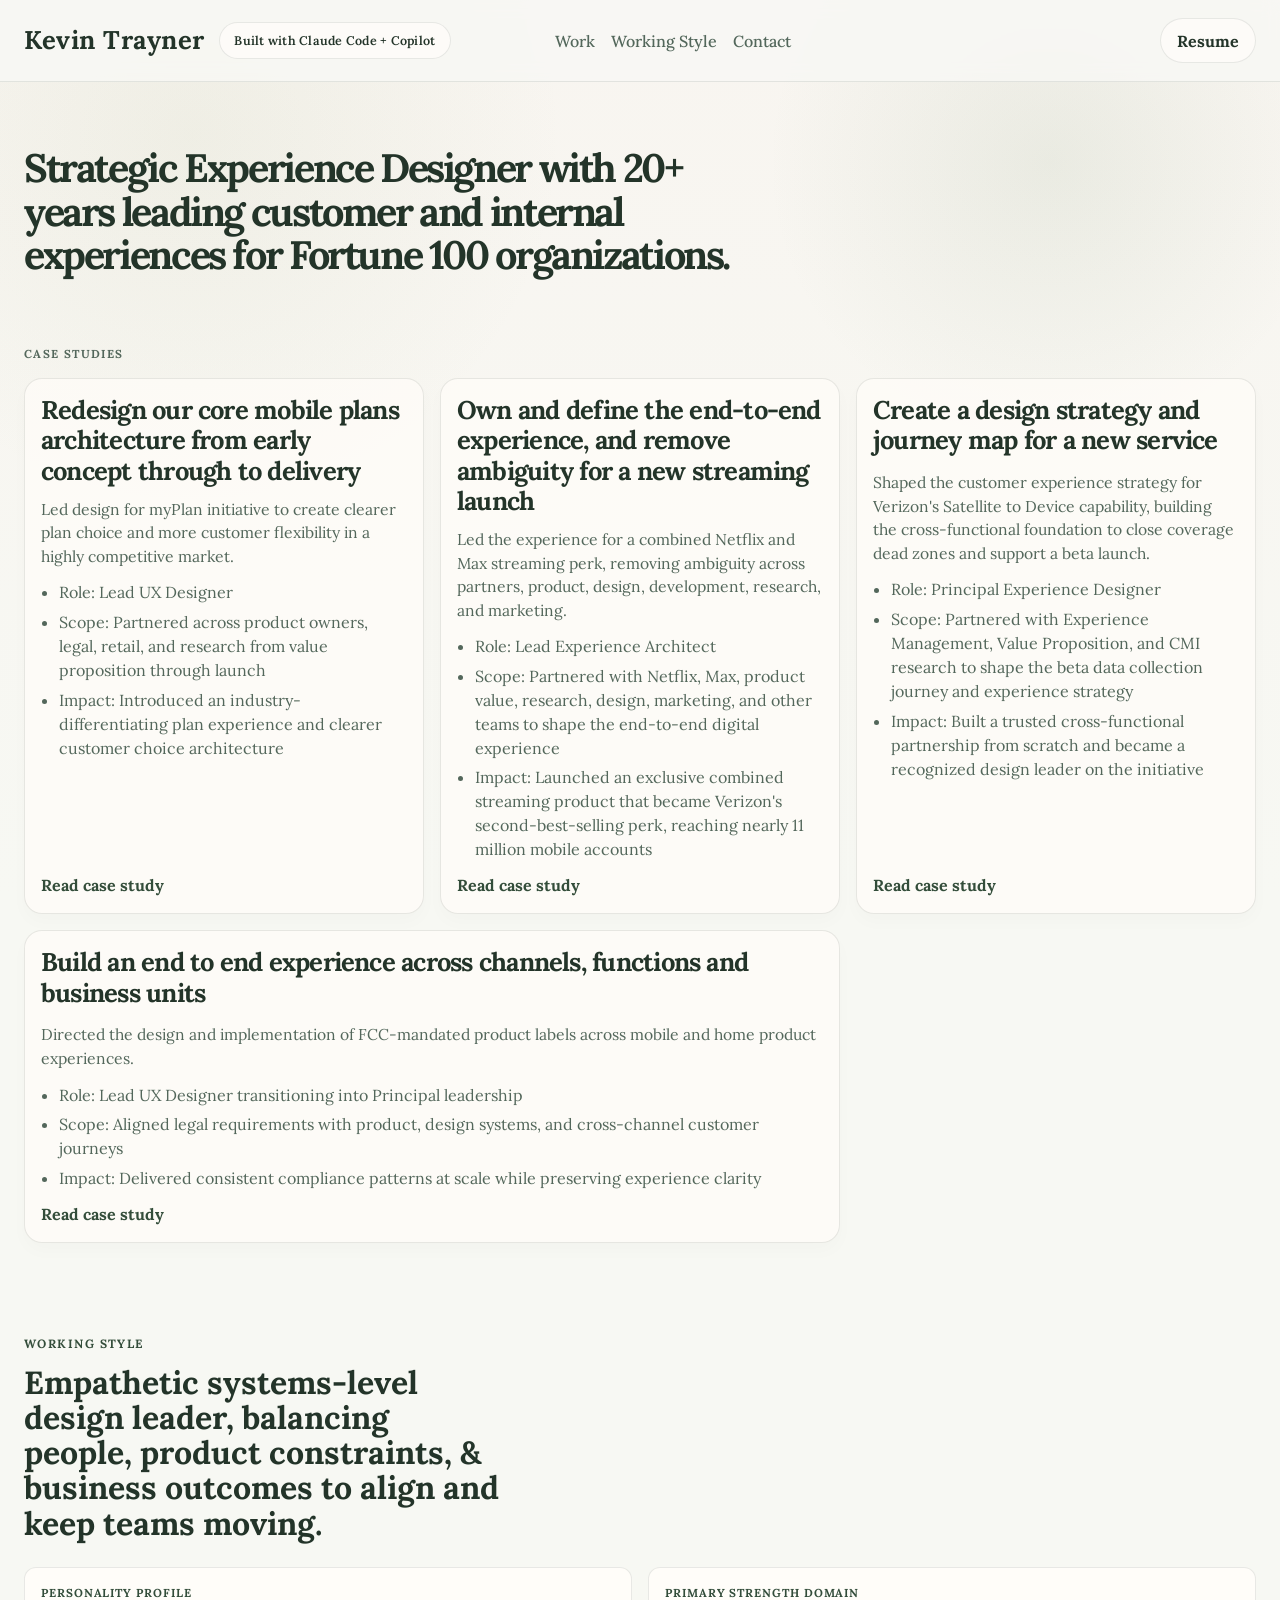
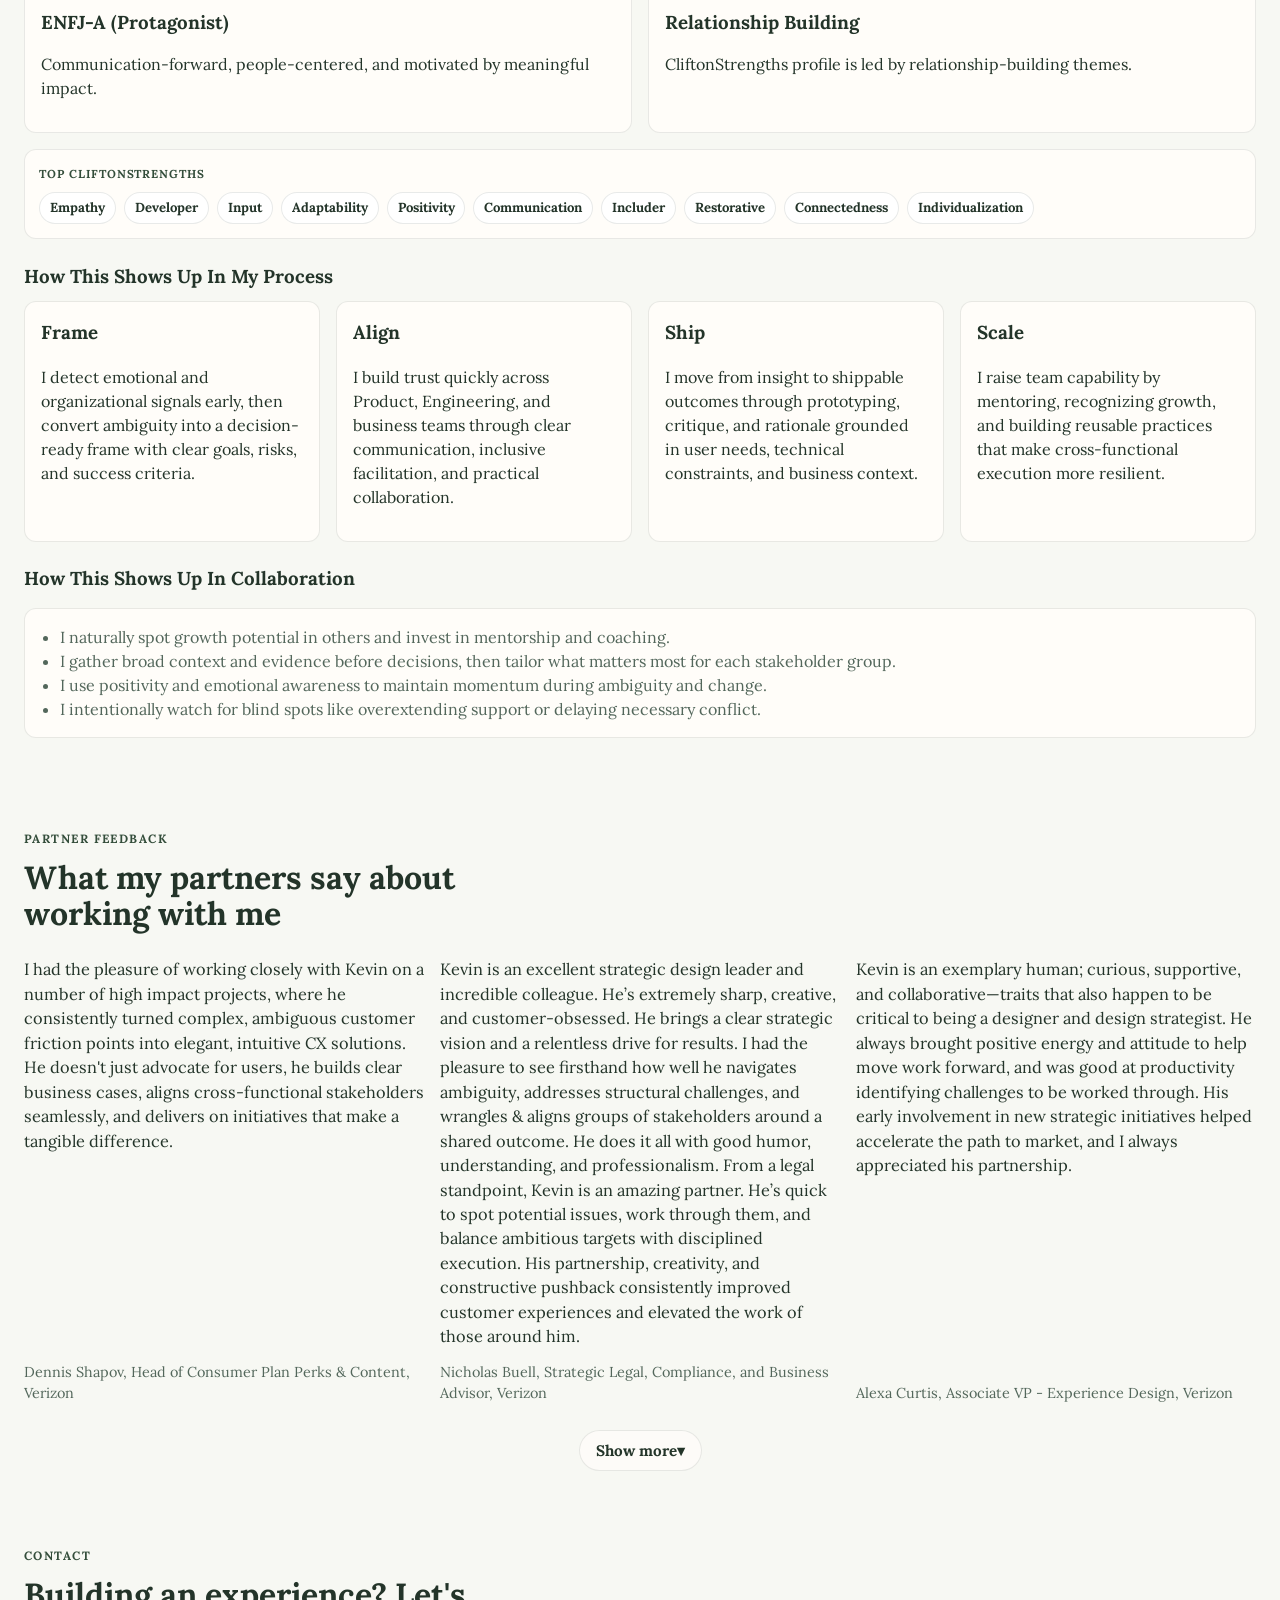
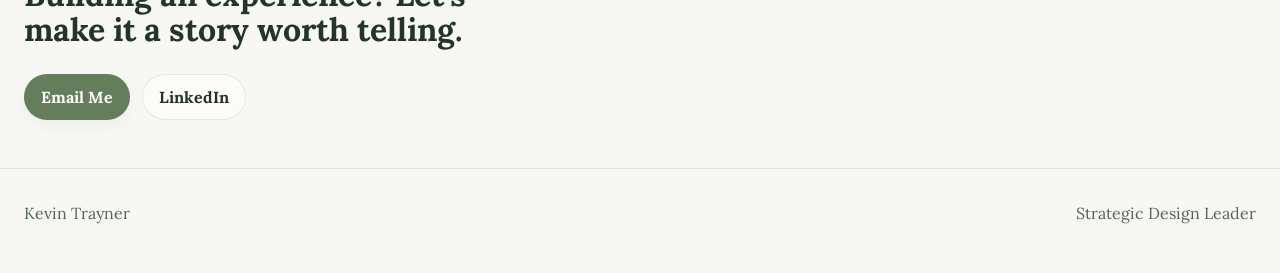
==== index.html @ da749611 "Merge branch 'main' of https://github.com/BeerGuru/kevin-portfolio" ====
<!doctype html>
<html lang="en">
  <head>
    <meta charset="UTF-8" />
    <meta name="viewport" content="width=device-width, initial-scale=1.0" />
    <title>Kevin Trayner | Principal Experience Designer</title>
    <meta name="description" content="Portfolio of Kevin Trayner: principal experience design leadership focused on strategy, systems, and measurable outcomes." />
    <meta property="og:title" content="Kevin Trayner | Principal Experience Designer" />
    <meta property="og:description" content="Strategic design and product leadership portfolio for hiring managers and design leaders." />
    <meta property="og:type" content="website" />
    <link rel="preconnect" href="https://fonts.googleapis.com" />
    <link rel="preconnect" href="https://fonts.gstatic.com" crossorigin />
    <link
      href="https://fonts.googleapis.com/css2?family=Fraunces:opsz,wght@9..144,500;9..144,700&family=Cormorant+Garamond:wght@400;500;600;700&family=Lora:wght@400;500;600;700&family=Libre+Baskerville:wght@400;700&family=Space+Grotesk:wght@400;500;700&display=swap"
      rel="stylesheet"
    />
    <link rel="stylesheet" href="styles.css" />
  </head>
  <body>
    <div class="page-bg" aria-hidden="true"></div>

    <header class="site-header">
      <div class="header-left">
        <a class="brand" href="#top" id="brand-name">Portfolio</a>
        <div class="header-note-wrap">
          <button class="header-note" type="button" aria-expanded="false" aria-controls="ai-note-popover">
            Built with Claude Code + Copilot
          </button>
          <div id="ai-note-popover" class="header-note-popover" role="dialog" aria-live="polite" hidden>
            <p>
              I built this portfolio initially using Claude Code, and then Copilot, publishing to GitHub.
              Locally, I am using VS Code on my laptop to edit and manage this portfolio (and some other
              projects). Like a welcome back/return to my days of UI front end coding a decade ago!
            </p>
          </div>
        </div>
      </div>
      <nav class="main-nav" aria-label="Main navigation" id="main-nav"></nav>
      <div class="variant-picker-wrap" id="variant-picker-wrap" aria-label="Portfolio variant selector"></div>
      <a class="btn btn-ghost" href="#" id="resume-link" target="_blank" rel="noreferrer">Resume</a>
    </header>

    <main id="top">
      <section class="hero reveal" id="hero"></section>
      <section id="work" class="section reveal"></section>
      <section id="working-style" class="section reveal"></section>
      <section id="testimonials" class="section reveal"></section>
    </main>

    <section id="contact" class="contact reveal">
      <p class="section-kicker" id="contact-kicker"></p>
      <h2 id="contact-heading"></h2>
      <div class="contact-links" id="contact-links"></div>
    </section>

    <footer class="site-footer">
      <p id="footer-left"></p>
      <p id="footer-right"></p>
    </footer>

    <script src="content.js"></script>
    <script src="common.js"></script>
    <script src="script.js"></script>
    <script src="edit-mode.js"></script>
  </body>
</html>
---- styles.css ----
:root {
  --bg: #f5f1ea;
  --paper: #fffdf9;
  --ink: #1f261f;
  --muted: #5b625d;
  --accent: #7d5f49;
  --accent-deep: #4f362a;
  --line: rgba(31, 38, 31, 0.12);
  --mint: #dde7dc;
  --gold: #e9d9b3;
  --bg-glow-1: rgba(167, 131, 101, 0.12);
  --bg-glow-2: rgba(134, 157, 124, 0.16);
  --header-bg: rgba(247, 243, 236, 0.8);
}

body[data-theme='warm'] {
  --bg: #f5f1ea;
  --paper: #fffdf9;
  --ink: #1f261f;
  --muted: #5b625d;
  --accent: #7d5f49;
  --accent-deep: #4f362a;
  --line: rgba(31, 38, 31, 0.12);
  --mint: #dde7dc;
  --gold: #e9d9b3;
  --bg-glow-1: rgba(167, 131, 101, 0.12);
  --bg-glow-2: rgba(134, 157, 124, 0.16);
  --header-bg: rgba(247, 243, 236, 0.8);
}

body[data-theme='blue'] {
  --bg: #edf3f8;
  --paper: #f8fbff;
  --ink: #1f2d3a;
  --muted: #52657a;
  --accent: #3f6f9f;
  --accent-deep: #244866;
  --line: rgba(31, 45, 58, 0.12);
  --mint: #dfeaf3;
  --gold: #d9e6f2;
  --bg-glow-1: rgba(103, 144, 185, 0.18);
  --bg-glow-2: rgba(75, 117, 161, 0.12);
  --header-bg: rgba(240, 246, 252, 0.82);
}

body[data-theme='green'] {
  --bg: #f7f8f3;
  --paper: #fdfdfb;
  --ink: #233429;
  --muted: #53675b;
  --accent: #647d5b;
  --accent-deep: #334d3a;
  --line: rgba(35, 52, 41, 0.1);
  --mint: #e8efe2;
  --gold: #eadab0;
  --bg-glow-1: rgba(120, 146, 107, 0.11);
  --bg-glow-2: rgba(151, 165, 111, 0.09);
  --header-bg: rgba(247, 248, 244, 0.88);
}

body[data-theme='neutral'] {
  --bg: #f0f1f2;
  --paper: #fbfbfa;
  --ink: #1d242b;
  --muted: #5d6771;
  --accent: #6d7d8a;
  --accent-deep: #404d57;
  --line: rgba(26, 31, 35, 0.12);
  --mint: #dfe5e7;
  --gold: #e5ded1;
  --bg-glow-1: rgba(142, 150, 155, 0.16);
  --bg-glow-2: rgba(103, 114, 121, 0.12);
  --header-bg: rgba(244, 245, 246, 0.82);
}

* {
  box-sizing: border-box;
}

html,
body {
  margin: 0;
  padding: 0;
}

body {
  font-family: "Space Grotesk", sans-serif;
  color: var(--ink);
  background: var(--bg);
  line-height: 1.5;
  position: relative;
  min-height: 100vh;
}

body[data-font='fraunces'] {
  font-family: "Fraunces", serif;
}

body[data-font='fraunces'] h1,
body[data-font='fraunces'] h2,
body[data-font='fraunces'] h3,
body[data-font='fraunces'] .brand,
body[data-font='fraunces'] .section-kicker,
body[data-font='fraunces'] .work-label,
body[data-font='fraunces'] .eyebrow,
body[data-font='fraunces'] .main-nav,
body[data-font='fraunces'] .main-nav a,
body[data-font='fraunces'] .variant-picker,
body[data-font='fraunces'] .theme-picker,
body[data-font='fraunces'] .btn,
body[data-font='fraunces'] .case-card a {
  font-family: "Fraunces", serif;
}

body[data-font='cormorant'] {
  font-family: "Cormorant Garamond", serif;
}

body[data-font='cormorant'] h1,
body[data-font='cormorant'] h2,
body[data-font='cormorant'] h3,
body[data-font='cormorant'] .brand,
body[data-font='cormorant'] .section-kicker,
body[data-font='cormorant'] .work-label,
body[data-font='cormorant'] .eyebrow,
body[data-font='cormorant'] .main-nav,
body[data-font='cormorant'] .main-nav a,
body[data-font='cormorant'] .variant-picker,
body[data-font='cormorant'] .theme-picker,
body[data-font='cormorant'] .btn,
body[data-font='cormorant'] .case-card a {
  font-family: "Cormorant Garamond", serif;
}

body[data-font='lora'] {
  font-family: "Lora", serif;
}

body[data-font='lora'] h1,
body[data-font='lora'] h2,
body[data-font='lora'] h3,
body[data-font='lora'] .brand,
body[data-font='lora'] .section-kicker,
body[data-font='lora'] .work-label,
body[data-font='lora'] .eyebrow,
body[data-font='lora'] .main-nav,
body[data-font='lora'] .main-nav a,
body[data-font='lora'] .variant-picker,
body[data-font='lora'] .theme-picker,
body[data-font='lora'] .btn,
body[data-font='lora'] .case-card a {
  font-family: "Lora", serif;
}

body[data-font='libre-baskerville'] {
  font-family: "Libre Baskerville", serif;
}

body[data-font='libre-baskerville'] h1,
body[data-font='libre-baskerville'] h2,
body[data-font='libre-baskerville'] h3,
body[data-font='libre-baskerville'] .brand,
body[data-font='libre-baskerville'] .section-kicker,
body[data-font='libre-baskerville'] .work-label,
body[data-font='libre-baskerville'] .eyebrow,
body[data-font='libre-baskerville'] .main-nav,
body[data-font='libre-baskerville'] .main-nav a,
body[data-font='libre-baskerville'] .variant-picker,
body[data-font='libre-baskerville'] .theme-picker,
body[data-font='libre-baskerville'] .btn,
body[data-font='libre-baskerville'] .case-card a {
  font-family: "Libre Baskerville", serif;
}

.page-bg {
  position: fixed;
  inset: 0;
  background:
    radial-gradient(circle at 15% 15%, var(--bg-glow-2), transparent 28%),
    radial-gradient(circle at 82% 18%, var(--bg-glow-1), transparent 22%),
    linear-gradient(180deg, #f8f5f0 0%, var(--bg) 100%);
  z-index: -1;
}

.site-header {
  max-width: 1400px;
  margin: 0 auto;
  padding: 1.1rem 1.5rem;
  display: flex;
  align-items: center;
  justify-content: space-between;
  gap: 1rem;
  position: sticky;
  top: 0;
  backdrop-filter: blur(8px);
  background: var(--header-bg);
  border-bottom: 1px solid var(--line);
  z-index: 5;
  transition: background-color 0.2s ease, border-color 0.2s ease;
}

.header-left {
  display: flex;
  align-items: center;
  gap: 0.9rem;
  min-width: 0;
}

.header-note-wrap {
  position: relative;
  display: inline-flex;
  align-items: center;
}

.header-note {
  appearance: none;
  border: 1px solid var(--line);
  background: rgba(255, 253, 250, 0.72);
  color: var(--ink);
  border-radius: 999px;
  padding: 0.5rem 0.9rem;
  font: inherit;
  font-size: 0.78rem;
  font-weight: 600;
  letter-spacing: 0.02em;
  cursor: pointer;
  transition: background 0.2s ease, border-color 0.2s ease, transform 0.2s ease;
}

.header-note:hover,
.header-note:focus-visible {
  background: rgba(255, 255, 255, 0.9);
  border-color: rgba(31, 38, 31, 0.18);
  transform: translateY(-1px);
}

.header-note-popover {
  position: absolute;
  top: calc(100% + 0.75rem);
  left: 0;
  width: min(28rem, 80vw);
  background: rgba(255, 253, 250, 0.96);
  border: 1px solid var(--line);
  border-radius: 1rem;
  box-shadow: 0 15px 35px rgba(31, 38, 31, 0.08);
  padding: 0.9rem 1rem;
  z-index: 10;
}

.header-note-popover p {
  margin: 0;
  color: var(--muted);
  font-size: 0.88rem;
  line-height: 1.6;
}

.brand {
  text-decoration: none;
  color: var(--ink);
  font-weight: 700;
  letter-spacing: 0.02em;
  font-size: clamp(1.25rem, 2vw, 1.6rem);
}

.main-nav {
  display: flex;
  gap: 1rem;
}

.variant-picker-wrap {
  display: flex;
  align-items: center;
  justify-content: center;
  min-width: 160px;
}

.variant-picker {
  display: inline-flex;
  align-items: center;
  gap: 0.55rem;
  padding: 0.35rem 0.55rem 0.35rem 0.7rem;
  border: 1px solid var(--line);
  border-radius: 999px;
  background: rgba(255, 253, 250, 0.8);
  font-size: 0.78rem;
  font-weight: 700;
  color: var(--muted);
}

.variant-picker select {
  border: none;
  background: transparent;
  color: var(--ink);
  font: inherit;
  font-weight: 700;
  outline: none;
}

.main-nav a {
  text-decoration: none;
  color: var(--muted);
  font-weight: 500;
  transition: color 0.2s ease;
}

.main-nav a:hover {
  color: var(--ink);
}

main,
.contact,
.site-footer {
  max-width: 1400px;
  margin: 0 auto;
  padding: 0 1.5rem;
}

/* Hero layout and width */
.hero {
  padding-top: 4rem;
  padding-bottom: 1.75rem;
  max-width: 1400px;
  margin-left: auto;
  margin-right: auto;
}

.eyebrow,
.section-kicker {
  text-transform: uppercase;
  letter-spacing: 0.12em;
  font-size: 0.75rem;
  color: var(--accent-deep);
  font-weight: 700;
}

h1,
h2,
h3 {
  margin-top: 0;
}

h1,
h2 {
  font-family: "Fraunces", serif;
  font-weight: 700;
  line-height: 1.1;
}

h1 {
  font-size: clamp(1.8rem, 3.1vw, 2.8rem);
  max-width: 30ch;
  margin-bottom: 0;
  letter-spacing: -0.06em;
}

h2 {
  font-size: clamp(1.45rem, 2.5vw, 2.2rem);
  max-width: 24ch;
}

.hero-copy {
  max-width: 200ch;
  color: var(--muted);
  margin-bottom: 1.25rem;
  font-size: 1.02rem;
}

.work-intro-block {
  margin-bottom: 1rem;
}

.work-label {
  margin: 0;
  color: var(--muted);
  text-transform: uppercase;
  letter-spacing: 0.12em;
  font-size: 0.72rem;
  font-weight: 700;
}

.hero-signal {
  max-width: 200h;
  padding: 0.85rem 1rem;
  border: 1px solid var(--line);
  background: rgba(255, 253, 250, 0.72);
  border-radius: 10px;
}

.btn {
  display: inline-flex;
  align-items: center;
  justify-content: center;
  text-decoration: none;
  border-radius: 999px;
  padding: 0.62rem 1rem;
  font-weight: 700;
  border: 1px solid transparent;
}

.btn-primary {
  background: var(--accent);
  color: #fff;
  box-shadow: 0 6px 18px rgba(31, 38, 31, 0.04);
}

.btn-primary:hover {
  background: var(--accent-deep);
}

.btn-ghost {
  color: var(--ink);
  border-color: var(--line);
  background: rgba(255, 253, 250, 0.72);
}

.btn-text {
  color: var(--ink);
}

.testimonials-toggle-wrap {
  display: flex;
  justify-content: center;
  margin-top: 1.6rem;
}

.testimonials-toggle {
  font-family: inherit;
  font-size: 0.95rem;
  cursor: pointer;
}

.section {
  padding: 2.5rem 0;
}

.section-head {
  margin-bottom: 1.4rem;
}

.section-intro {
  max-width: 64ch;
  color: var(--muted);
}

.profile-signal-grid {
  display: grid;
  grid-template-columns: repeat(2, minmax(0, 1fr));
  gap: 1rem;
  margin-bottom: 1rem;
}

.profile-signal-card {
  border: 1px solid var(--line);
  border-radius: 12px;
  padding: 1rem;
  background: rgba(255, 253, 250, 0.92);
}

.profile-signal-label {
  margin: 0 0 0.4rem;
  color: var(--accent-deep);
  text-transform: uppercase;
  letter-spacing: 0.08em;
  font-size: 0.72rem;
  font-weight: 700;
}

.profile-signal-card h3 {
  margin-bottom: 0.5rem;
}

.strengths-wrap {
  border: 1px solid var(--line);
  border-radius: 12px;
  background: rgba(255, 253, 250, 0.92);
  padding: 0.9rem;
  margin-bottom: 1rem;
}

.strengths-title {
  margin: 0 0 0.65rem;
  color: var(--accent-deep);
  text-transform: uppercase;
  letter-spacing: 0.08em;
  font-size: 0.72rem;
  font-weight: 700;
}

.strength-chips {
  display: flex;
  gap: 0.5rem;
  flex-wrap: wrap;
}

.strength-chip {
  display: inline-block;
  padding: 0.32rem 0.62rem;
  border-radius: 999px;
  border: 1px solid var(--line);
  background: #fff;
  font-size: 0.82rem;
  font-weight: 700;
  color: var(--ink);
}

.card-grid {
  display: grid;
  gap: 1rem;
  grid-template-columns: repeat(3, minmax(0, 1fr));
}

.case-card {
  background: rgba(255, 253, 249, 0.72);
  border: 1px solid rgba(31, 38, 31, 0.1);
  border-radius: 18px;
  padding: 1rem 1rem 0.95rem;
  display: flex;
  flex-direction: column;
  gap: 0.75rem;
  box-shadow: 0 8px 18px rgba(31, 38, 31, 0.02);
  transition: transform 0.2s ease, border-color 0.2s ease, box-shadow 0.2s ease;
}

.case-card:hover {
  transform: translateY(-2px);
  border-color: rgba(31, 38, 31, 0.16);
  box-shadow: 0 12px 24px rgba(31, 38, 31, 0.04);
}

.case-card-featured {
  grid-column: span 2;
}


.case-card h3 {
  line-height: 1.18;
  min-height: 2.5em;
  font-size: clamp(1.25rem, 2vw, 1.65rem);
  letter-spacing: -0.03em;
  margin: 0;
}

.case-challenge {
  margin: 0;
  color: var(--muted);
  font-size: 0.98rem;
}

.case-card ul {
  margin: 0;
  padding-left: 1.15rem;
  color: var(--muted);
  display: grid;
  gap: 0.35rem;
}

.case-card li {
  line-height: 1.5;
}

.case-card a {
  margin-top: auto;
  color: var(--accent-deep);
  font-weight: 700;
  text-decoration: none;
  border-bottom: 1px solid transparent;
}

.case-card a:hover {
  border-bottom-color: var(--accent-deep);
}

.split {
  display: grid;
  gap: 1.4rem;
  grid-template-columns: 1fr 2fr;
}

.working-style-subhead {
  margin-top: 1.4rem;
  margin-bottom: 0.7rem;
}

.leadership-grid {
  display: grid;
  gap: 1rem;
  grid-template-columns: repeat(3, minmax(0, 1fr));
}

.leadership-grid-4 {
  grid-template-columns: repeat(4, minmax(0, 1fr));
}

.working-notes {
  border: 1px solid var(--line);
  border-radius: 12px;
  background: rgba(255, 253, 250, 0.9);
  padding: 1rem;
  margin-top: 1rem;
}

.working-notes ul {
  margin: 0;
  padding-left: 1.2rem;
  color: var(--muted);
}

.leadership-grid article {
  border: 1px solid var(--line);
  background: rgba(255, 253, 250, 0.9);
  border-radius: 12px;
  padding: 1rem;
}

.writing-list {
  display: grid;
  grid-template-columns: repeat(3, minmax(0, 1fr));
  gap: 1rem;
}

.testimonial-card {
  display: flex;
  flex-direction: column;
  gap: 0.8rem;
  height: 100%;
}

.testimonial-card[hidden] {
  display: none;
}

.testimonial-quote {
  margin: 0;
  font-size: 1.02rem;
}

.testimonial-attribution {
  margin: 0;
  margin-top: auto;
  color: var(--muted);
  font-size: 0.9rem;
}

.case-gallery {
  display: grid;
  gap: 1rem;
  grid-template-columns: repeat(3, minmax(0, 1fr));
}

.case-gallery-item {
  margin: 0;
}

.case-gallery-thumb {
  display: block;
  width: 100%;
  padding: 0;
  border: 1px solid var(--line);
  border-radius: 12px;
  background: rgba(255, 253, 250, 0.9);
  overflow: hidden;
  cursor: zoom-in;
}

.case-gallery-thumb img {
  display: block;
  width: 100%;
  height: 180px;
  object-fit: contain;
}

.case-gallery-item figcaption {
  margin-top: 0.5rem;
  color: var(--muted);
  font-size: 0.85rem;
}

.lightbox {
  position: fixed;
  inset: 0;
  z-index: 200;
  display: flex;
  align-items: center;
  justify-content: center;
  padding: 2rem;
  background: rgba(31, 42, 47, 0.86);
}

.lightbox[hidden] {
  display: none;
}

.lightbox-figure {
  margin: 0;
  max-width: min(92vw, 1100px);
  max-height: 90vh;
  display: flex;
  flex-direction: column;
  gap: 0.6rem;
}

.lightbox-figure img {
  max-width: 100%;
  max-height: 80vh;
  border-radius: 8px;
  object-fit: contain;
}

.lightbox-figure figcaption {
  color: #f6f4ef;
  font-size: 0.9rem;
  text-align: center;
}

.lightbox-close {
  position: absolute;
  top: 1.2rem;
  right: 1.4rem;
  width: 2.4rem;
  height: 2.4rem;
  border-radius: 999px;
  border: 1px solid rgba(255, 255, 255, 0.4);
  background: rgba(255, 255, 255, 0.08);
  color: #fff;
  font-size: 1.4rem;
  line-height: 1;
  cursor: pointer;
}

body.lightbox-open {
  overflow: hidden;
}

@media (max-width: 980px) {
  .case-gallery {
    grid-template-columns: repeat(2, minmax(0, 1fr));
  }
}

@media (max-width: 760px) {
  .case-gallery {
    grid-template-columns: 1fr;
  }
}

.about-card {
  border: 1px solid var(--line);
  border-radius: 12px;
  padding: 1rem;
  background: rgba(255, 253, 250, 0.9);
  max-width: 80ch;
}

.contact {
  padding-top: 1.5rem;
  padding-bottom: 3rem;
}

.contact-links {
  display: flex;
  gap: 0.75rem;
  flex-wrap: wrap;
}

.site-footer {
  border-top: 1px solid var(--line);
  padding-top: 1rem;
  padding-bottom: 2rem;
  color: var(--muted);
  display: flex;
  justify-content: space-between;
  gap: 1rem;
  flex-wrap: wrap;
}

.reveal {
  opacity: 0;
  transform: translateY(18px);
  transition: opacity 0.6s ease, transform 0.6s ease;
}

.reveal.is-visible {
  opacity: 1;
  transform: translateY(0);
}

@media (max-width: 980px) {
  .leadership-grid-4,
  .profile-signal-grid {
    grid-template-columns: repeat(2, minmax(0, 1fr));
  }

  .card-grid,
  .writing-list,
  .leadership-grid {
    grid-template-columns: 1fr;
  }

  .case-card-featured {
    grid-column: auto;
  }

  .split {
    grid-template-columns: 1fr;
  }
}

.edit-mode-active [data-edit] {
  cursor: text;
  border-radius: 4px;
}

.edit-mode-active [data-edit]:hover,
.edit-mode-active [data-edit]:focus {
  outline: 1px dashed var(--accent);
  outline-offset: 2px;
}

.edit-toolbar {
  position: fixed;
  right: 1rem;
  bottom: 1rem;
  z-index: 9999;
  display: flex;
  align-items: center;
  gap: 0.5rem;
  padding: 0.6rem 0.8rem;
  background: var(--paper);
  border: 1px solid var(--line);
  border-radius: 12px;
  box-shadow: 0 6px 20px rgba(31, 42, 47, 0.18);
  font-family: "Space Grotesk", sans-serif;
  font-size: 0.85rem;
}

.edit-toolbar button {
  font-family: inherit;
  font-size: 0.85rem;
  font-weight: 700;
  border-radius: 999px;
  border: 1px solid var(--line);
  background: #fff;
  color: var(--ink);
  padding: 0.4rem 0.8rem;
  cursor: pointer;
}

.edit-toolbar button:disabled {
  cursor: not-allowed;
  opacity: 0.5;
}

.edit-toolbar .edit-toolbar-toggle {
  background: var(--accent);
  color: #fff;
  border-color: transparent;
}

.edit-toolbar .edit-toolbar-status {
  color: var(--muted);
  max-width: 22ch;
}

@media (max-width: 760px) {
  .profile-signal-grid {
    grid-template-columns: 1fr;
  }

  .site-header {
    flex-wrap: wrap;
    justify-content: center;
    text-align: center;
  }

  .main-nav {
    width: 100%;
    justify-content: center;
    flex-wrap: wrap;
  }

  .hero {
    padding-top: 3.5rem;
  }
}
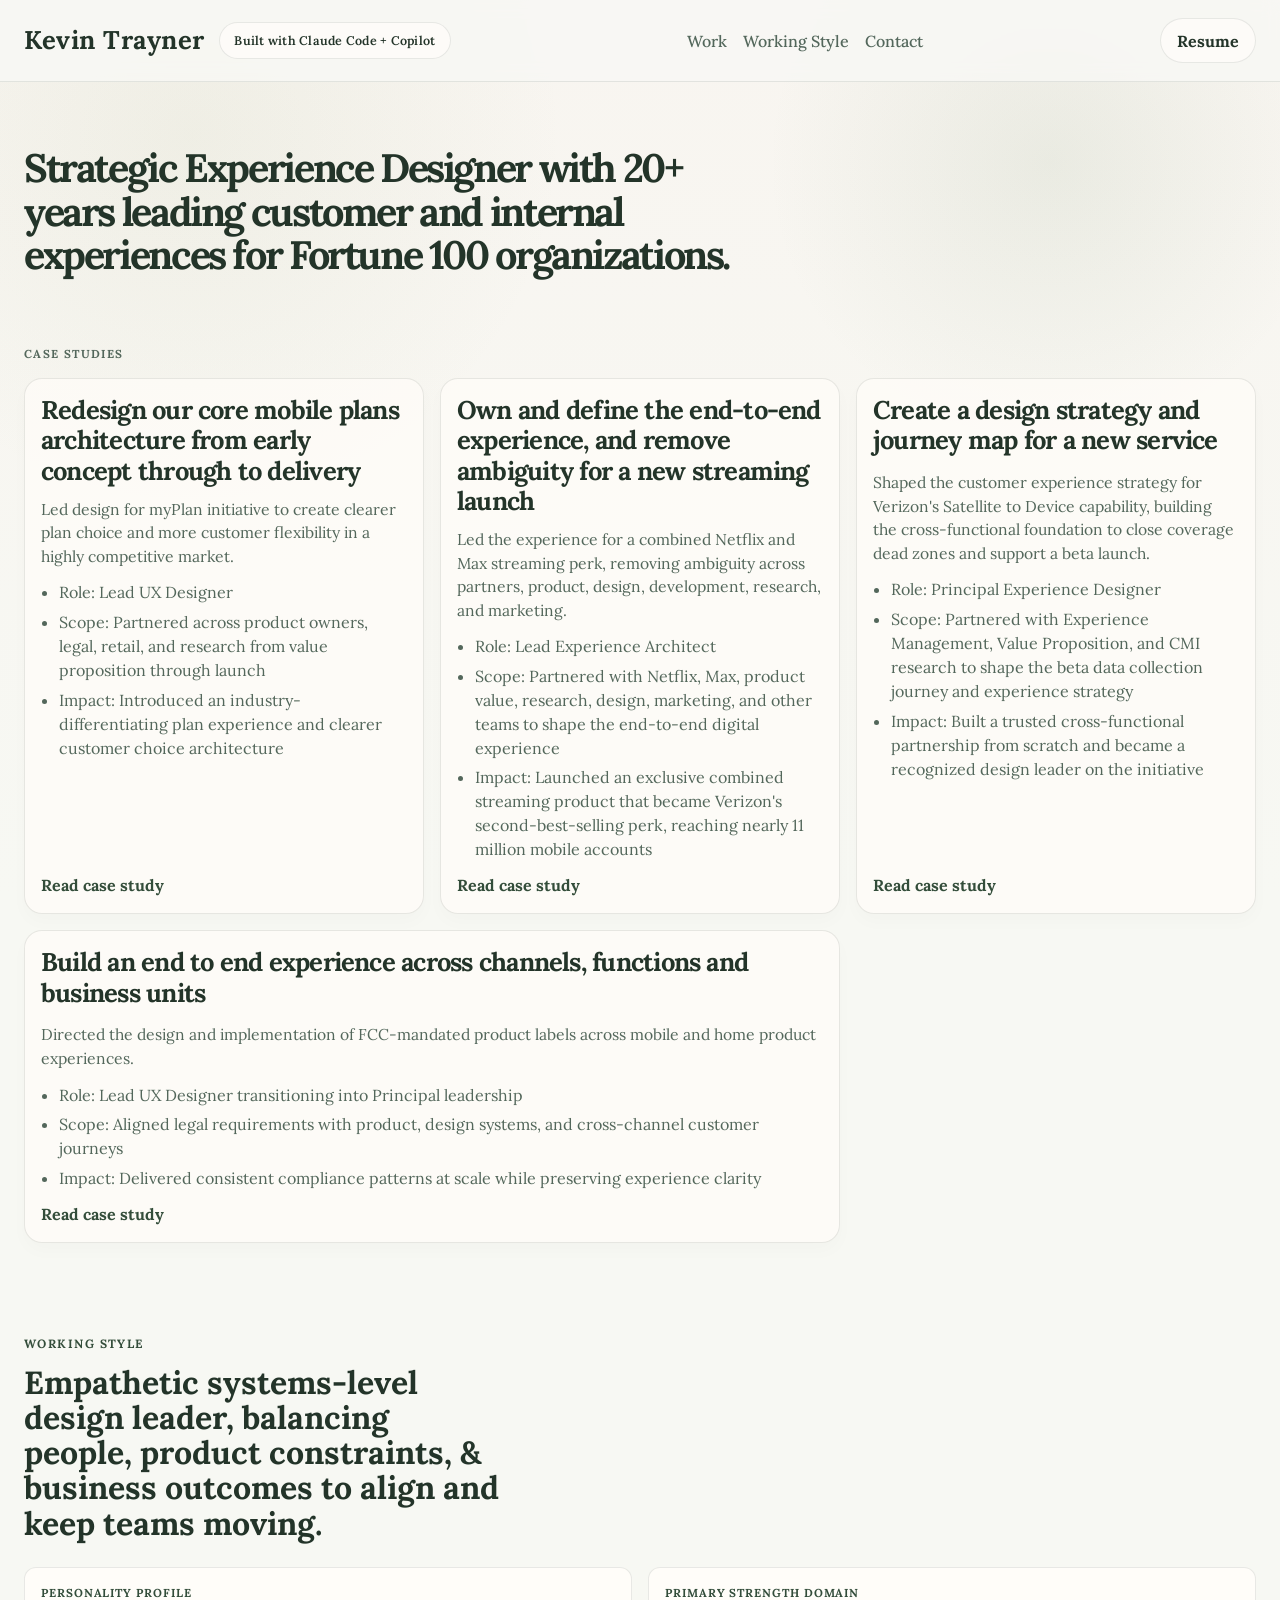
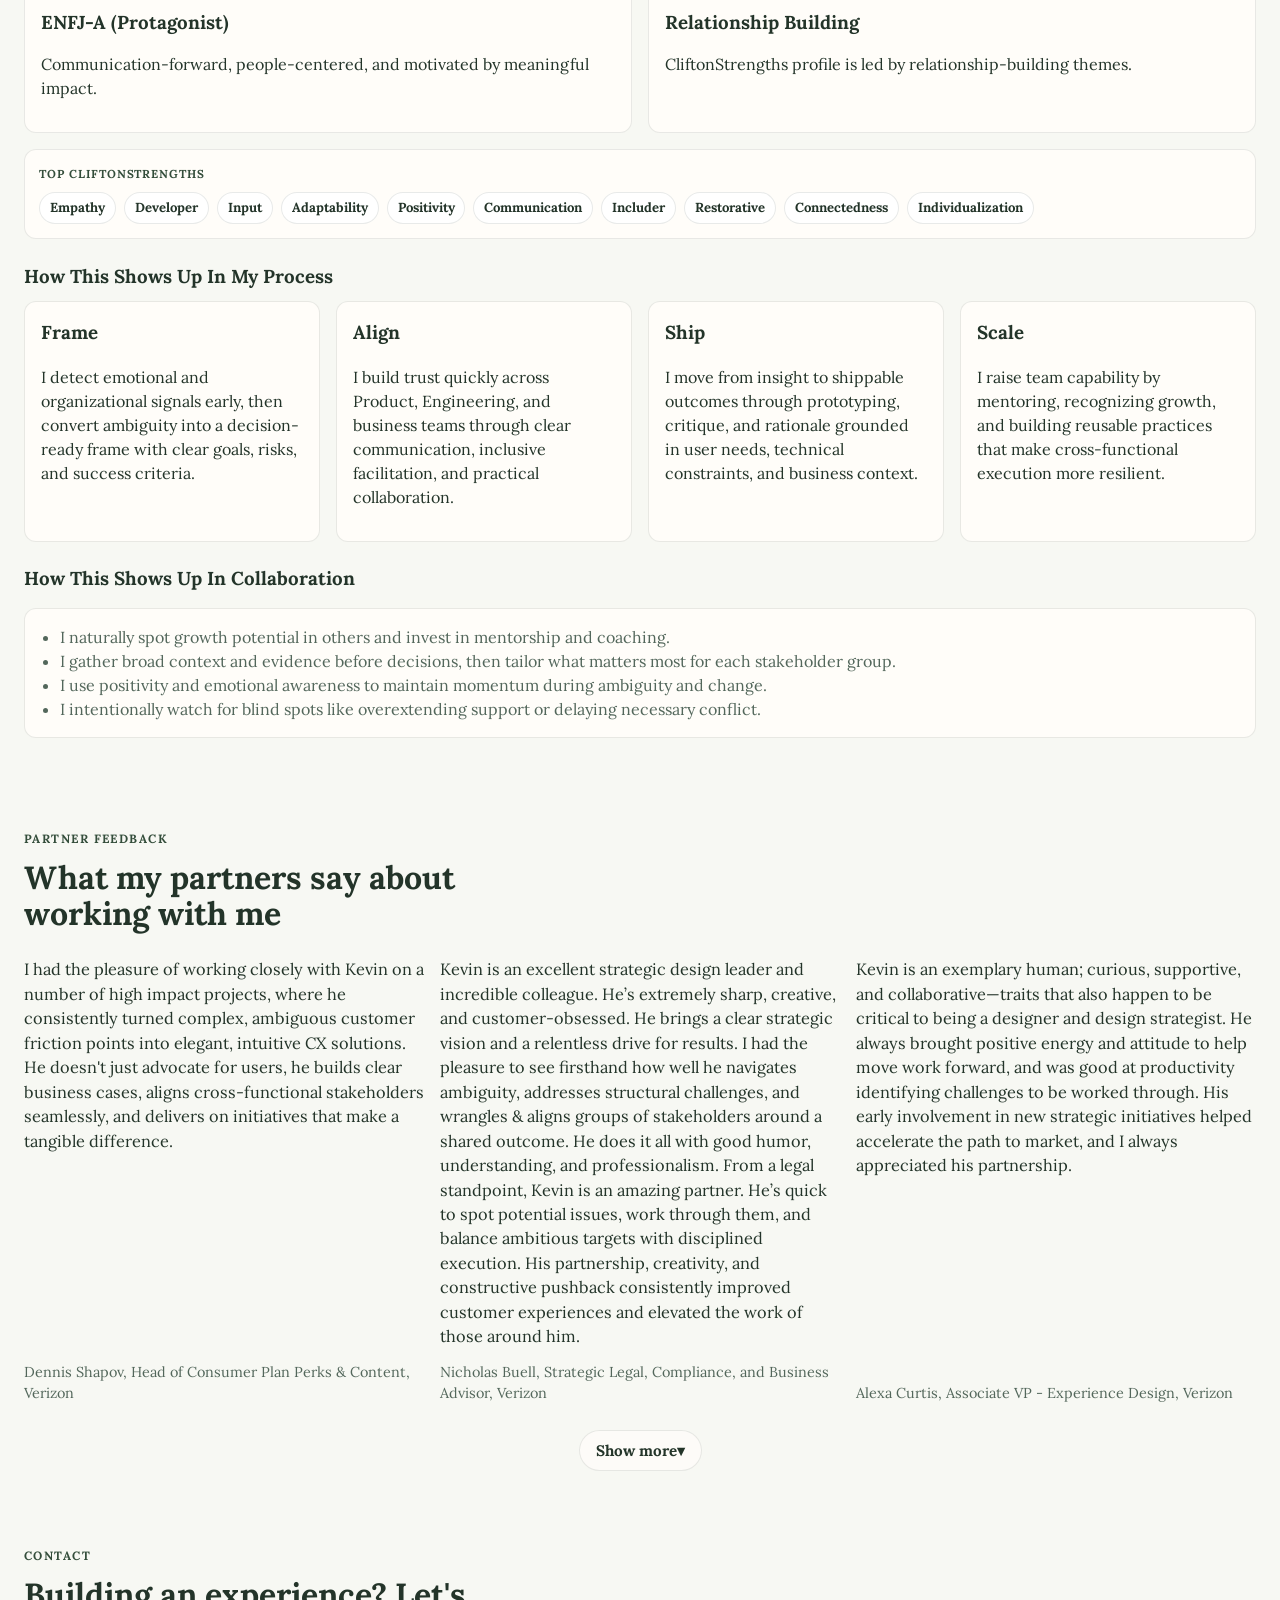
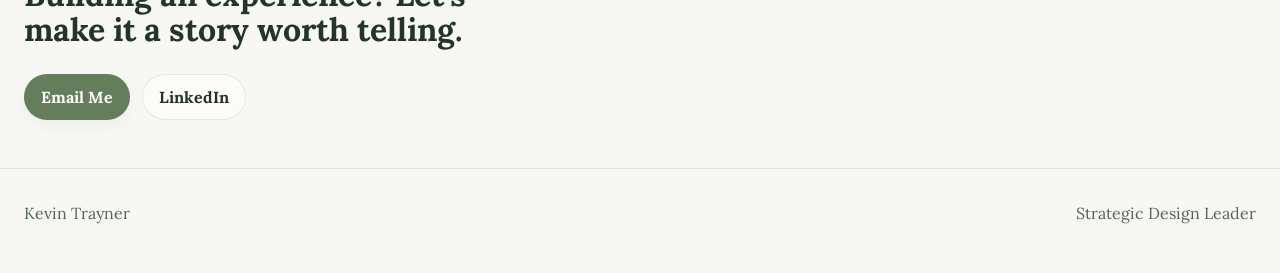
==== commit 72eb5b05: "renove visibile of variant selector" ====
--- a/index.html
+++ b/index.html
@@ -36,7 +36,6 @@
         </div>
       </div>
       <nav class="main-nav" aria-label="Main navigation" id="main-nav"></nav>
-      <div class="variant-picker-wrap" id="variant-picker-wrap" aria-label="Portfolio variant selector"></div>
       <a class="btn btn-ghost" href="#" id="resume-link" target="_blank" rel="noreferrer">Resume</a>
     </header>
 
--- a/styles.css
+++ b/styles.css
@@ -105,7 +105,6 @@
 body[data-font='fraunces'] .eyebrow,
 body[data-font='fraunces'] .main-nav,
 body[data-font='fraunces'] .main-nav a,
-body[data-font='fraunces'] .variant-picker,
 body[data-font='fraunces'] .theme-picker,
 body[data-font='fraunces'] .btn,
 body[data-font='fraunces'] .case-card a {
@@ -125,7 +124,6 @@
 body[data-font='cormorant'] .eyebrow,
 body[data-font='cormorant'] .main-nav,
 body[data-font='cormorant'] .main-nav a,
-body[data-font='cormorant'] .variant-picker,
 body[data-font='cormorant'] .theme-picker,
 body[data-font='cormorant'] .btn,
 body[data-font='cormorant'] .case-card a {
@@ -145,7 +143,6 @@
 body[data-font='lora'] .eyebrow,
 body[data-font='lora'] .main-nav,
 body[data-font='lora'] .main-nav a,
-body[data-font='lora'] .variant-picker,
 body[data-font='lora'] .theme-picker,
 body[data-font='lora'] .btn,
 body[data-font='lora'] .case-card a {
@@ -165,7 +162,6 @@
 body[data-font='libre-baskerville'] .eyebrow,
 body[data-font='libre-baskerville'] .main-nav,
 body[data-font='libre-baskerville'] .main-nav a,
-body[data-font='libre-baskerville'] .variant-picker,
 body[data-font='libre-baskerville'] .theme-picker,
 body[data-font='libre-baskerville'] .btn,
 body[data-font='libre-baskerville'] .case-card a {
@@ -265,35 +261,6 @@
 .main-nav {
   display: flex;
   gap: 1rem;
-}
-
-.variant-picker-wrap {
-  display: flex;
-  align-items: center;
-  justify-content: center;
-  min-width: 160px;
-}
-
-.variant-picker {
-  display: inline-flex;
-  align-items: center;
-  gap: 0.55rem;
-  padding: 0.35rem 0.55rem 0.35rem 0.7rem;
-  border: 1px solid var(--line);
-  border-radius: 999px;
-  background: rgba(255, 253, 250, 0.8);
-  font-size: 0.78rem;
-  font-weight: 700;
-  color: var(--muted);
-}
-
-.variant-picker select {
-  border: none;
-  background: transparent;
-  color: var(--ink);
-  font: inherit;
-  font-weight: 700;
-  outline: none;
 }
 
 .main-nav a {
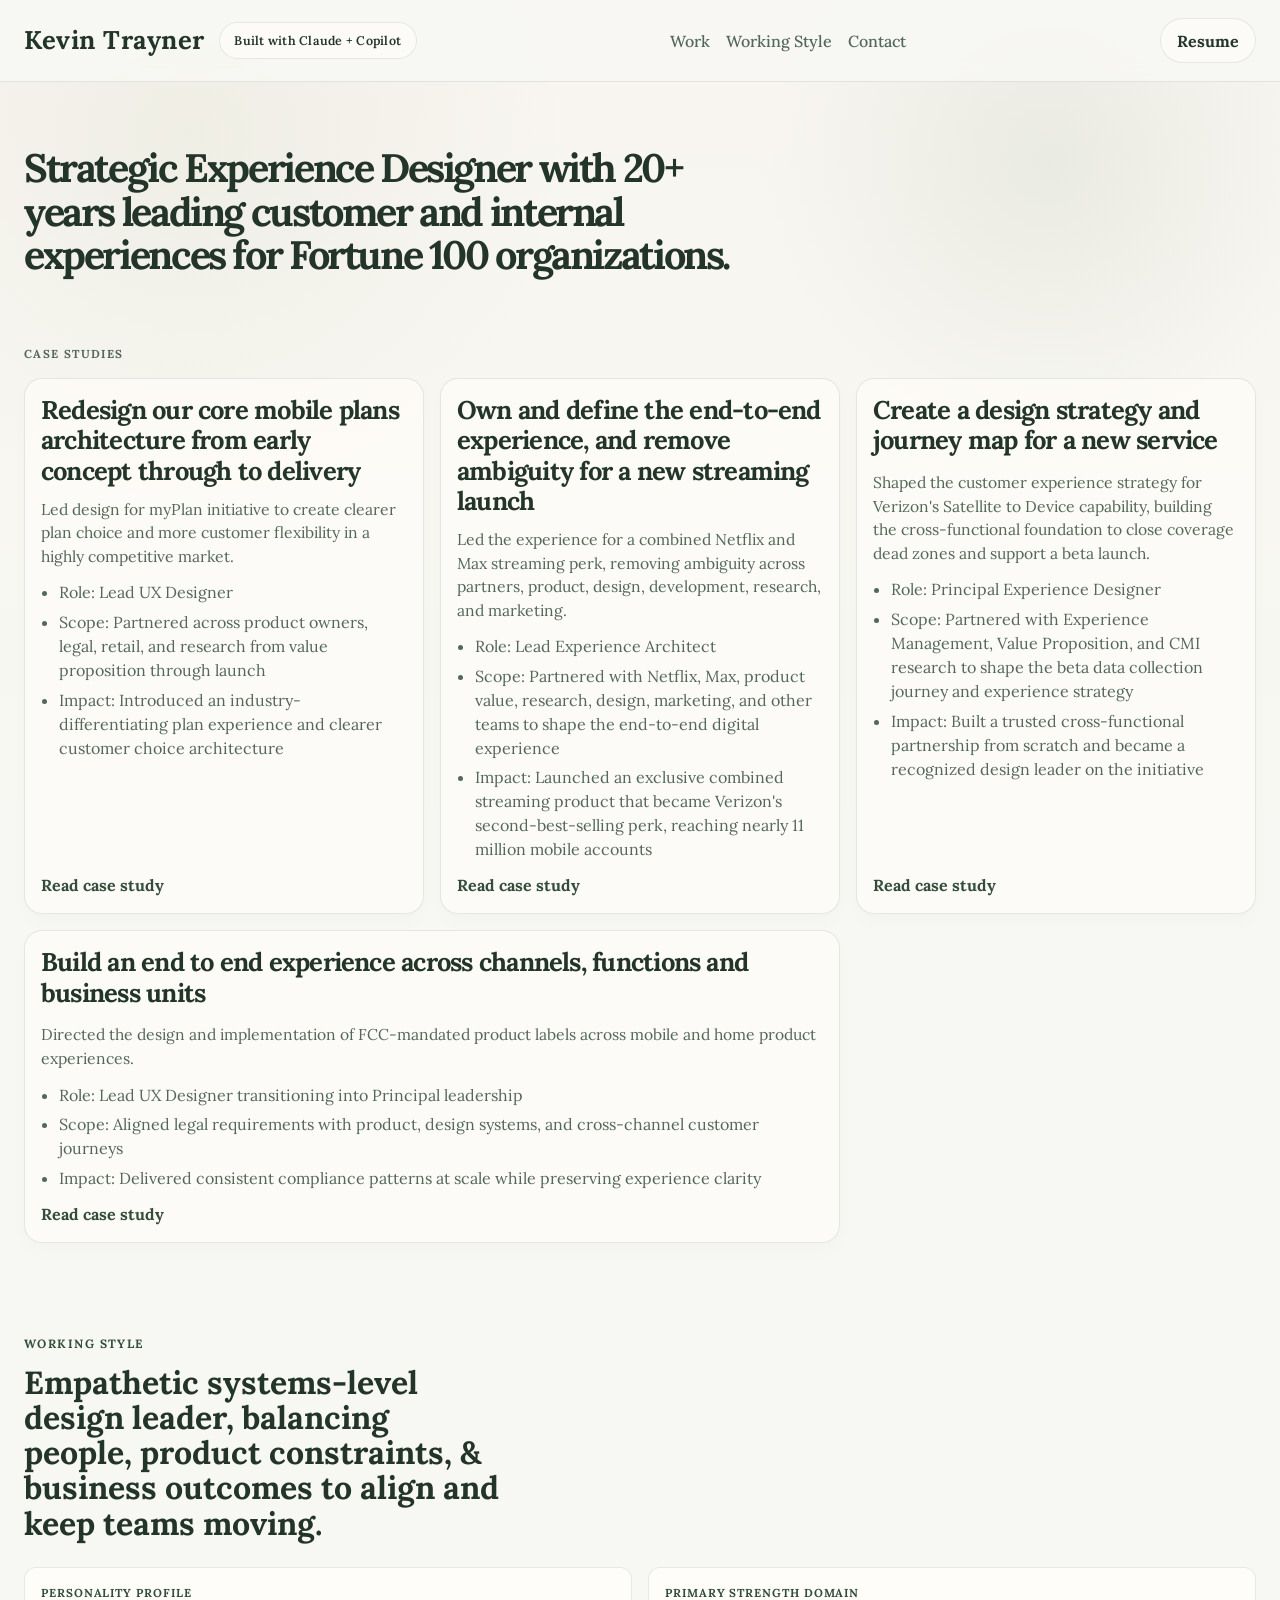
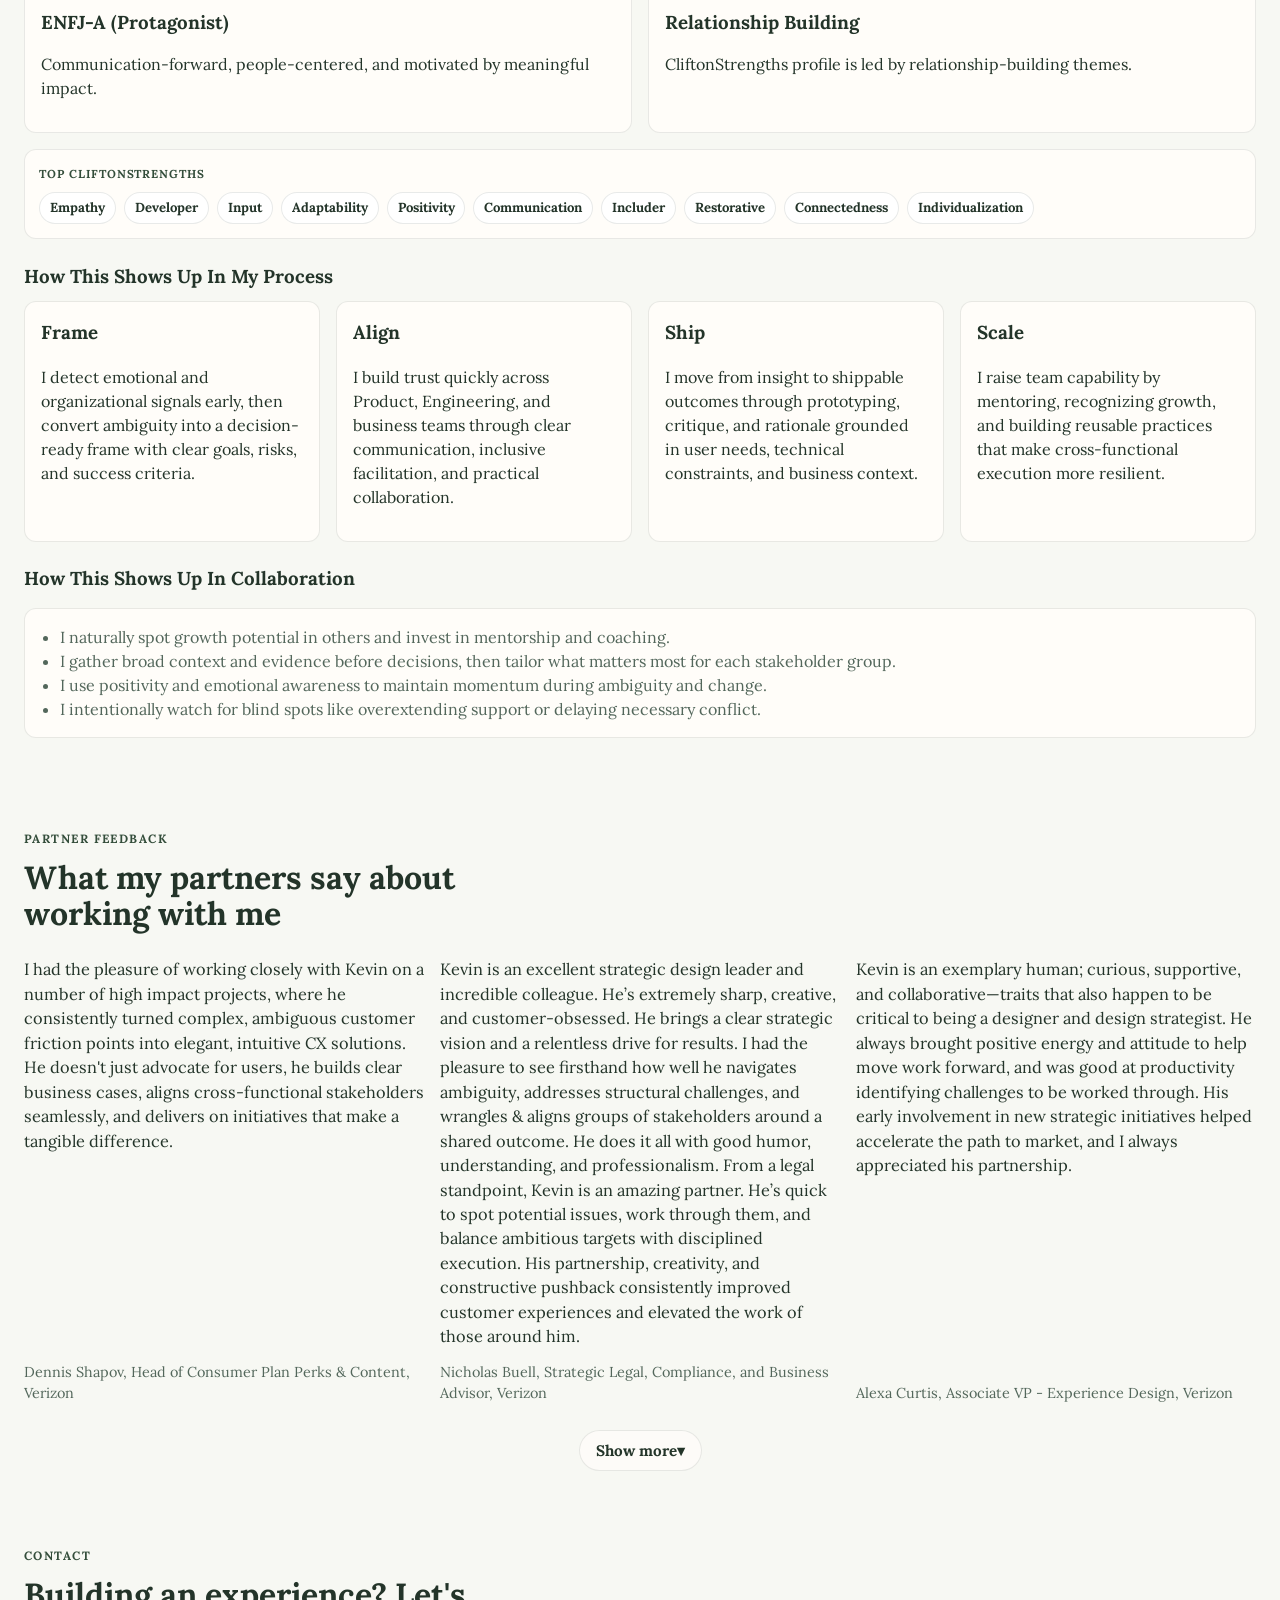
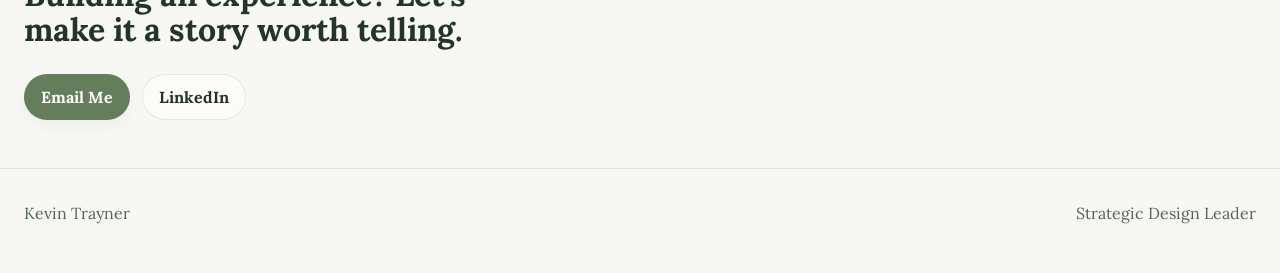
==== commit 90b83482: "shorten disclaimer text" ====
--- a/index.html
+++ b/index.html
@@ -24,7 +24,7 @@
         <a class="brand" href="#top" id="brand-name">Portfolio</a>
         <div class="header-note-wrap">
           <button class="header-note" type="button" aria-expanded="false" aria-controls="ai-note-popover">
-            Built with Claude Code + Copilot
+            Built with Claude + Copilot
           </button>
           <div id="ai-note-popover" class="header-note-popover" role="dialog" aria-live="polite" hidden>
             <p>
--- a/styles.css
+++ b/styles.css
@@ -834,18 +834,80 @@
   }
 
   .site-header {
-    flex-wrap: wrap;
+    display: flex;
+    flex-direction: row;
+    align-items: center;
+    justify-content: space-between;
+    gap: 0.45rem;
+    padding: 0.65rem 0.75rem;
+    text-align: left;
+    min-height: 3.25rem;
+  }
+
+  .header-left {
+    display: flex;
+    align-items: center;
+    gap: 0.45rem;
+    min-width: 0;
+    flex: 1 1 auto;
+    overflow: hidden;
+  }
+
+  .brand {
+    font-size: 1.05rem;
+    white-space: nowrap;
+    flex-shrink: 0;
+  }
+
+  .header-note-wrap {
+    display: flex;
+    align-items: center;
+    min-width: 0;
+    flex: 1 1 auto;
+    justify-content: flex-start;
+  }
+
+  .header-note {
+    width: auto;
+    max-width: 100%;
+    font-size: 0.62rem;
+    line-height: 1.2;
+    padding: 0.38rem 0.55rem;
+    white-space: nowrap;
+    text-align: center;
+    overflow: hidden;
+    text-overflow: ellipsis;
+  }
+
+  .header-note-popover {
+    left: auto;
+    right: 0;
+    transform: none;
+    width: min(22rem, calc(100vw - 2rem));
+  }
+
+  .main-nav {
+    display: flex;
+    align-items: center;
     justify-content: center;
-    text-align: center;
-  }
-
-  .main-nav {
-    width: 100%;
-    justify-content: center;
-    flex-wrap: wrap;
+    gap: 0.6rem;
+    flex-wrap: nowrap;
+    flex-shrink: 0;
+  }
+
+  .main-nav a {
+    font-size: 0.8rem;
+    white-space: nowrap;
+  }
+
+  .btn.btn-ghost#resume-link {
+    padding: 0.45rem 0.7rem;
+    font-size: 0.75rem;
+    white-space: nowrap;
+    flex-shrink: 0;
   }
 
   .hero {
-    padding-top: 3.5rem;
-  }
-}
+    padding-top: 2.4rem;
+  }
+}
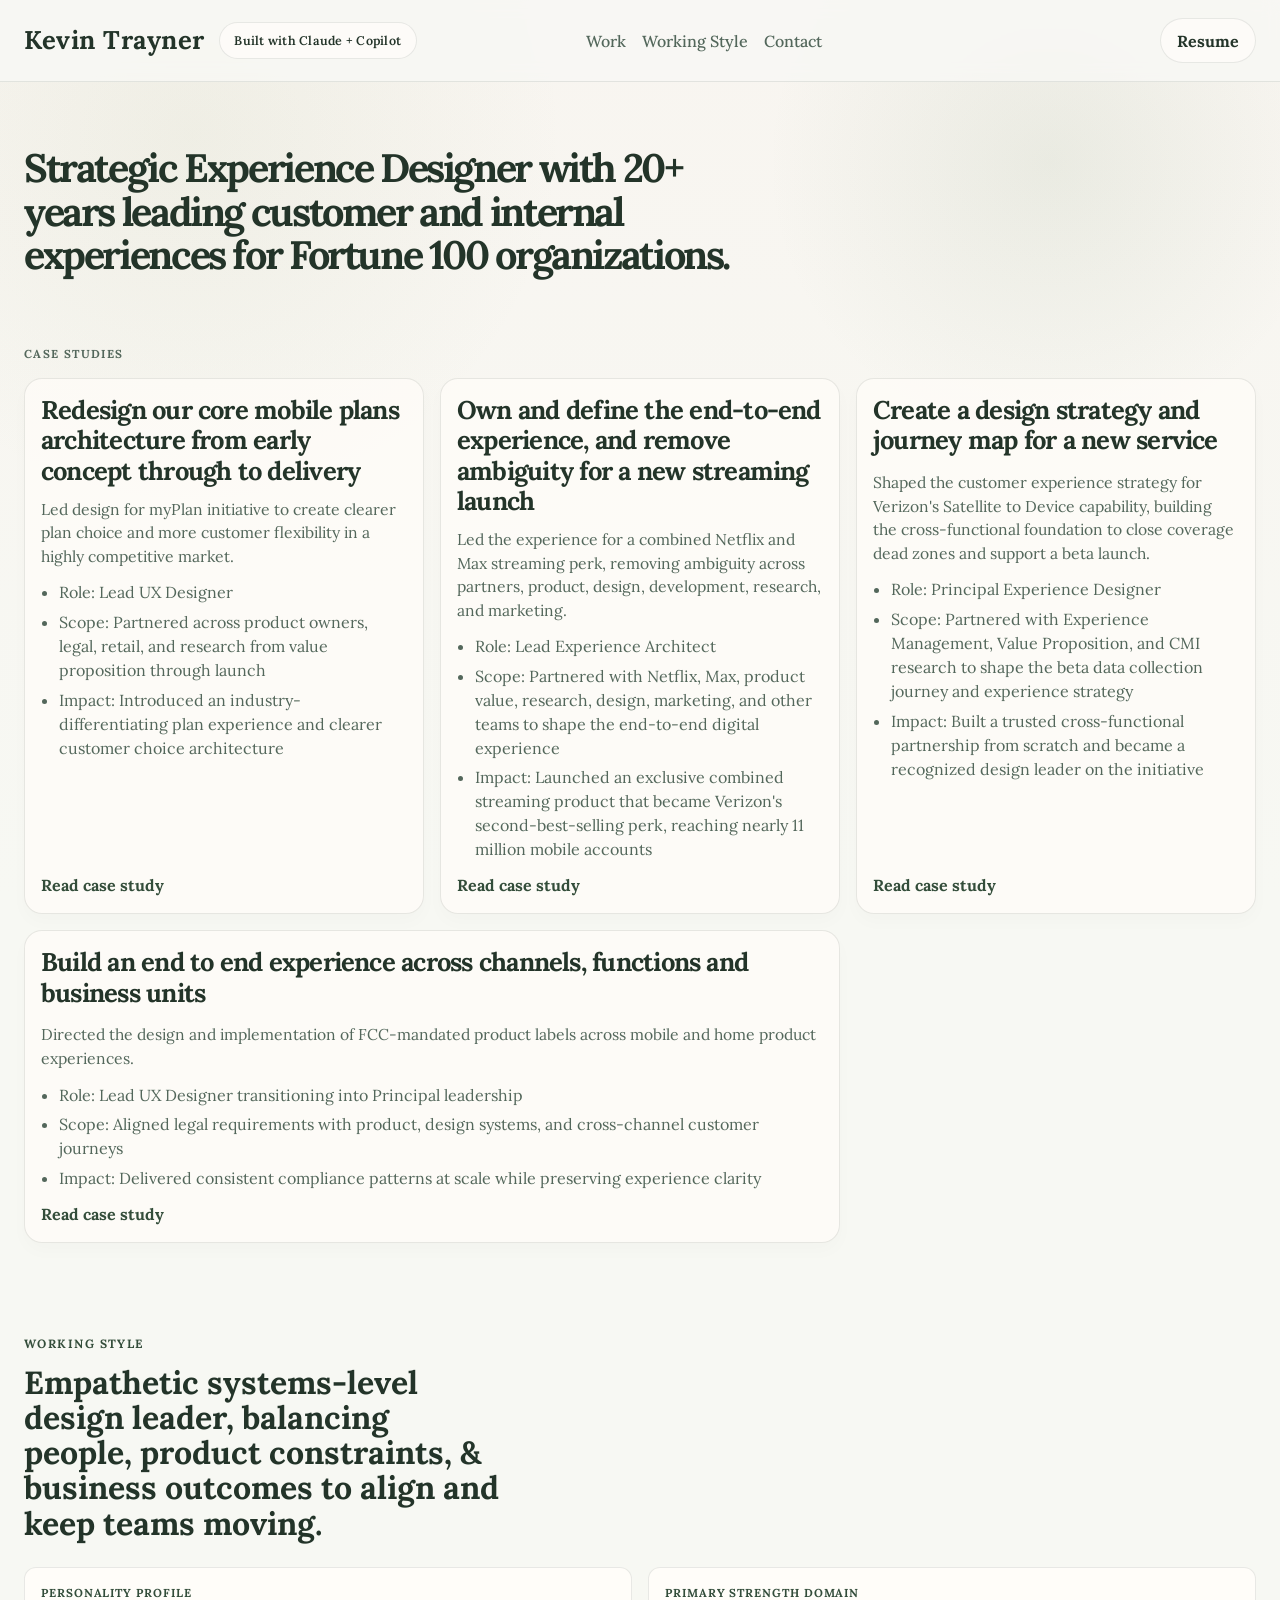
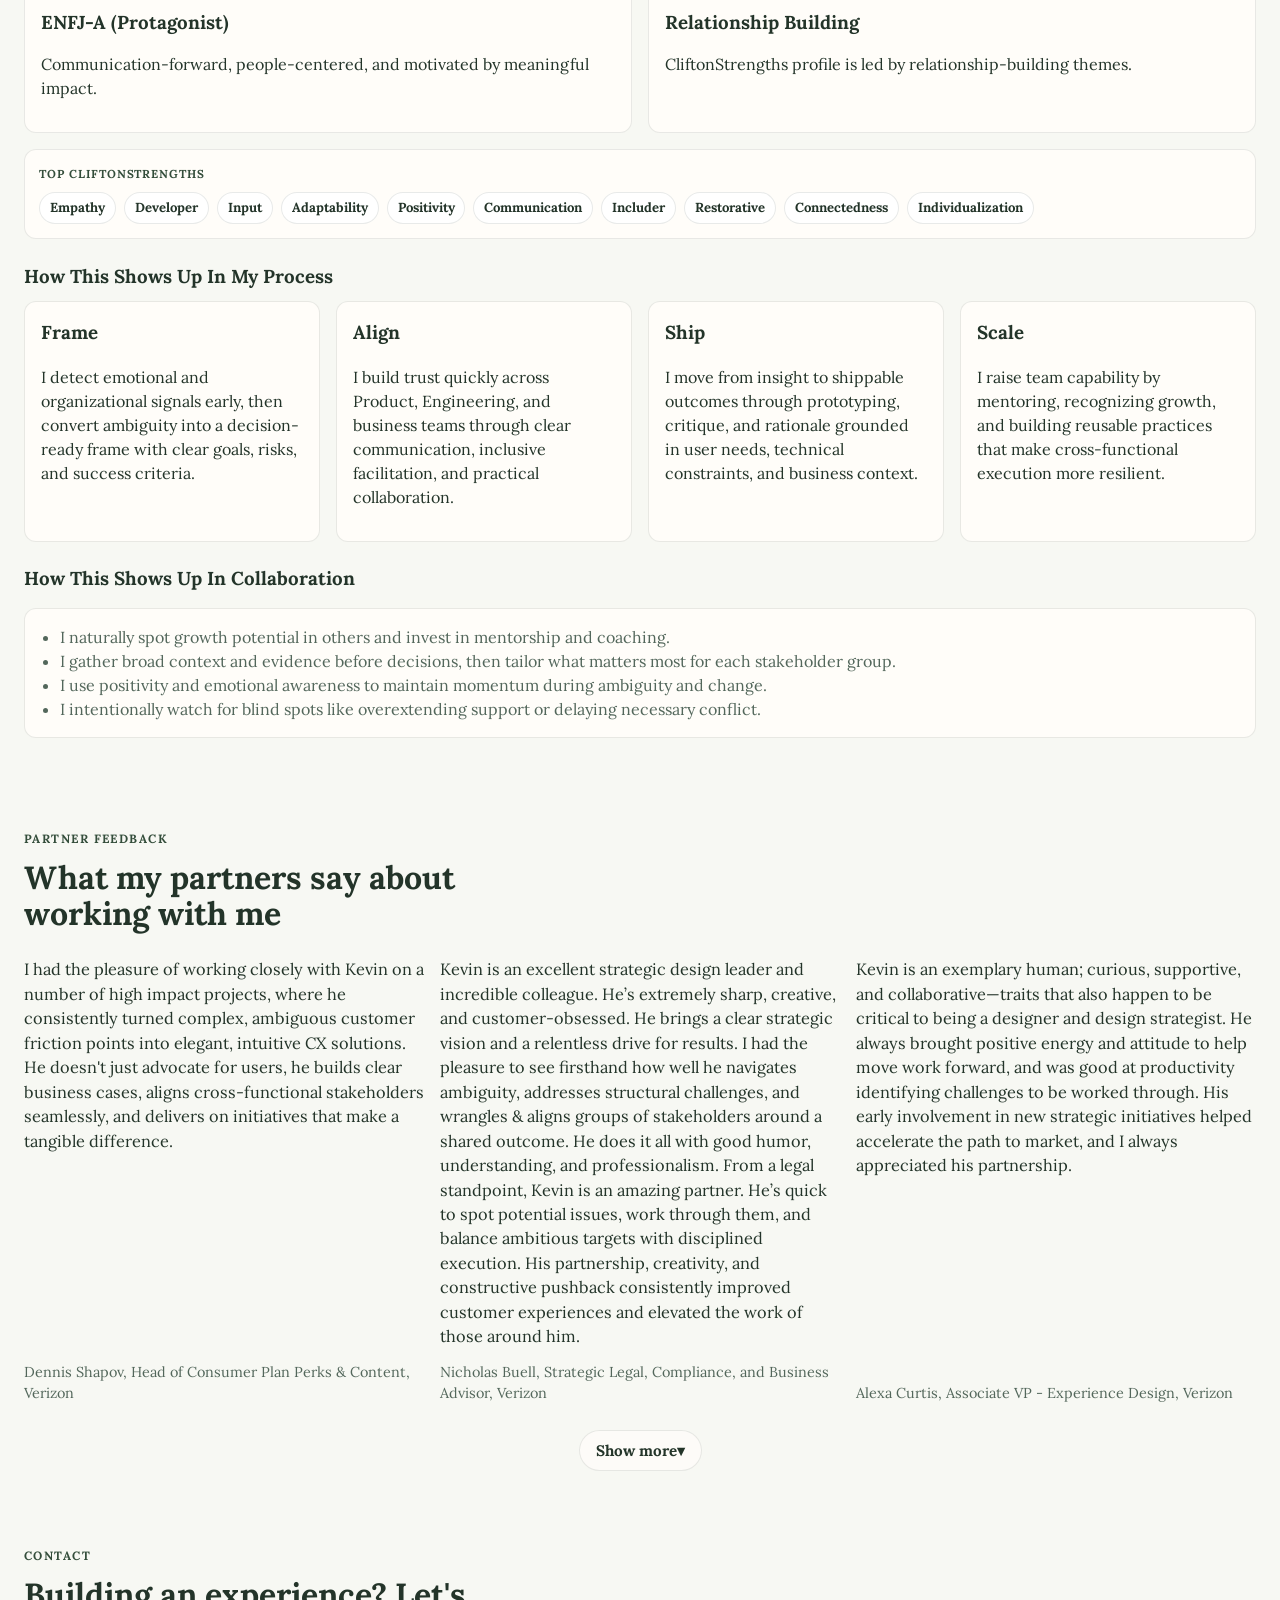
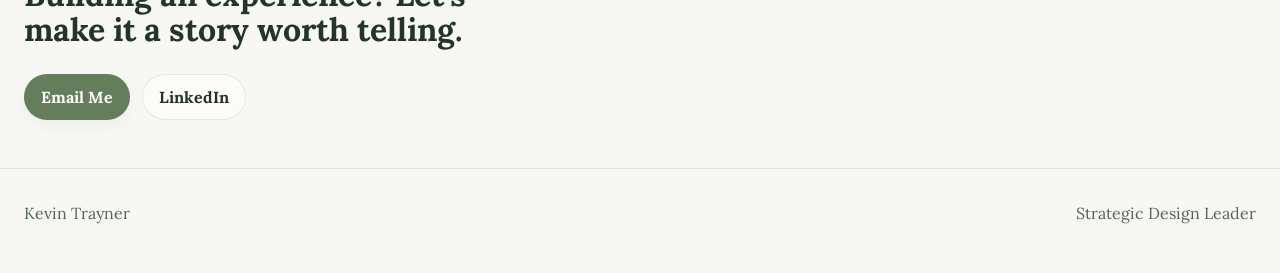
==== commit e90aef53: "added in variant selector for testing" ====
--- a/index.html
+++ b/index.html
@@ -36,6 +36,7 @@
         </div>
       </div>
       <nav class="main-nav" aria-label="Main navigation" id="main-nav"></nav>
+      <div class="variant-picker-wrap" id="variant-picker-wrap" aria-label="Portfolio variant selector"></div>
       <a class="btn btn-ghost" href="#" id="resume-link" target="_blank" rel="noreferrer">Resume</a>
     </header>
 
--- a/styles.css
+++ b/styles.css
@@ -835,22 +835,22 @@
 
   .site-header {
     display: flex;
-    flex-direction: row;
+    flex-direction: column;
+    align-items: stretch;
+    justify-content: center;
+    gap: 0.55rem;
+    padding: 0.7rem 0.75rem;
+    text-align: left;
+    min-height: auto;
+  }
+
+  .header-left {
+    display: flex;
     align-items: center;
     justify-content: space-between;
     gap: 0.45rem;
-    padding: 0.65rem 0.75rem;
-    text-align: left;
-    min-height: 3.25rem;
-  }
-
-  .header-left {
-    display: flex;
-    align-items: center;
-    gap: 0.45rem;
     min-width: 0;
-    flex: 1 1 auto;
-    overflow: hidden;
+    width: 100%;
   }
 
   .brand {
@@ -862,21 +862,22 @@
   .header-note-wrap {
     display: flex;
     align-items: center;
+    justify-content: flex-end;
     min-width: 0;
     flex: 1 1 auto;
-    justify-content: flex-start;
   }
 
   .header-note {
     width: auto;
-    max-width: 100%;
-    font-size: 0.62rem;
+    max-width: none;
+    font-size: 0.63rem;
     line-height: 1.2;
-    padding: 0.38rem 0.55rem;
+    padding: 0.34rem 0.5rem;
     white-space: nowrap;
     text-align: center;
-    overflow: hidden;
-    text-overflow: ellipsis;
+    overflow: visible;
+    text-overflow: clip;
+    flex-shrink: 0;
   }
 
   .header-note-popover {
@@ -890,21 +891,24 @@
     display: flex;
     align-items: center;
     justify-content: center;
-    gap: 0.6rem;
+    gap: 0.2rem;
     flex-wrap: nowrap;
-    flex-shrink: 0;
+    width: 100%;
+    min-width: 0;
   }
 
   .main-nav a {
-    font-size: 0.8rem;
+    font-size: 0.7rem;
     white-space: nowrap;
+    line-height: 1.2;
   }
 
   .btn.btn-ghost#resume-link {
-    padding: 0.45rem 0.7rem;
-    font-size: 0.75rem;
+    padding: 0.3rem 0.5rem;
+    font-size: 0.7rem;
     white-space: nowrap;
     flex-shrink: 0;
+    line-height: 1.2;
   }
 
   .hero {
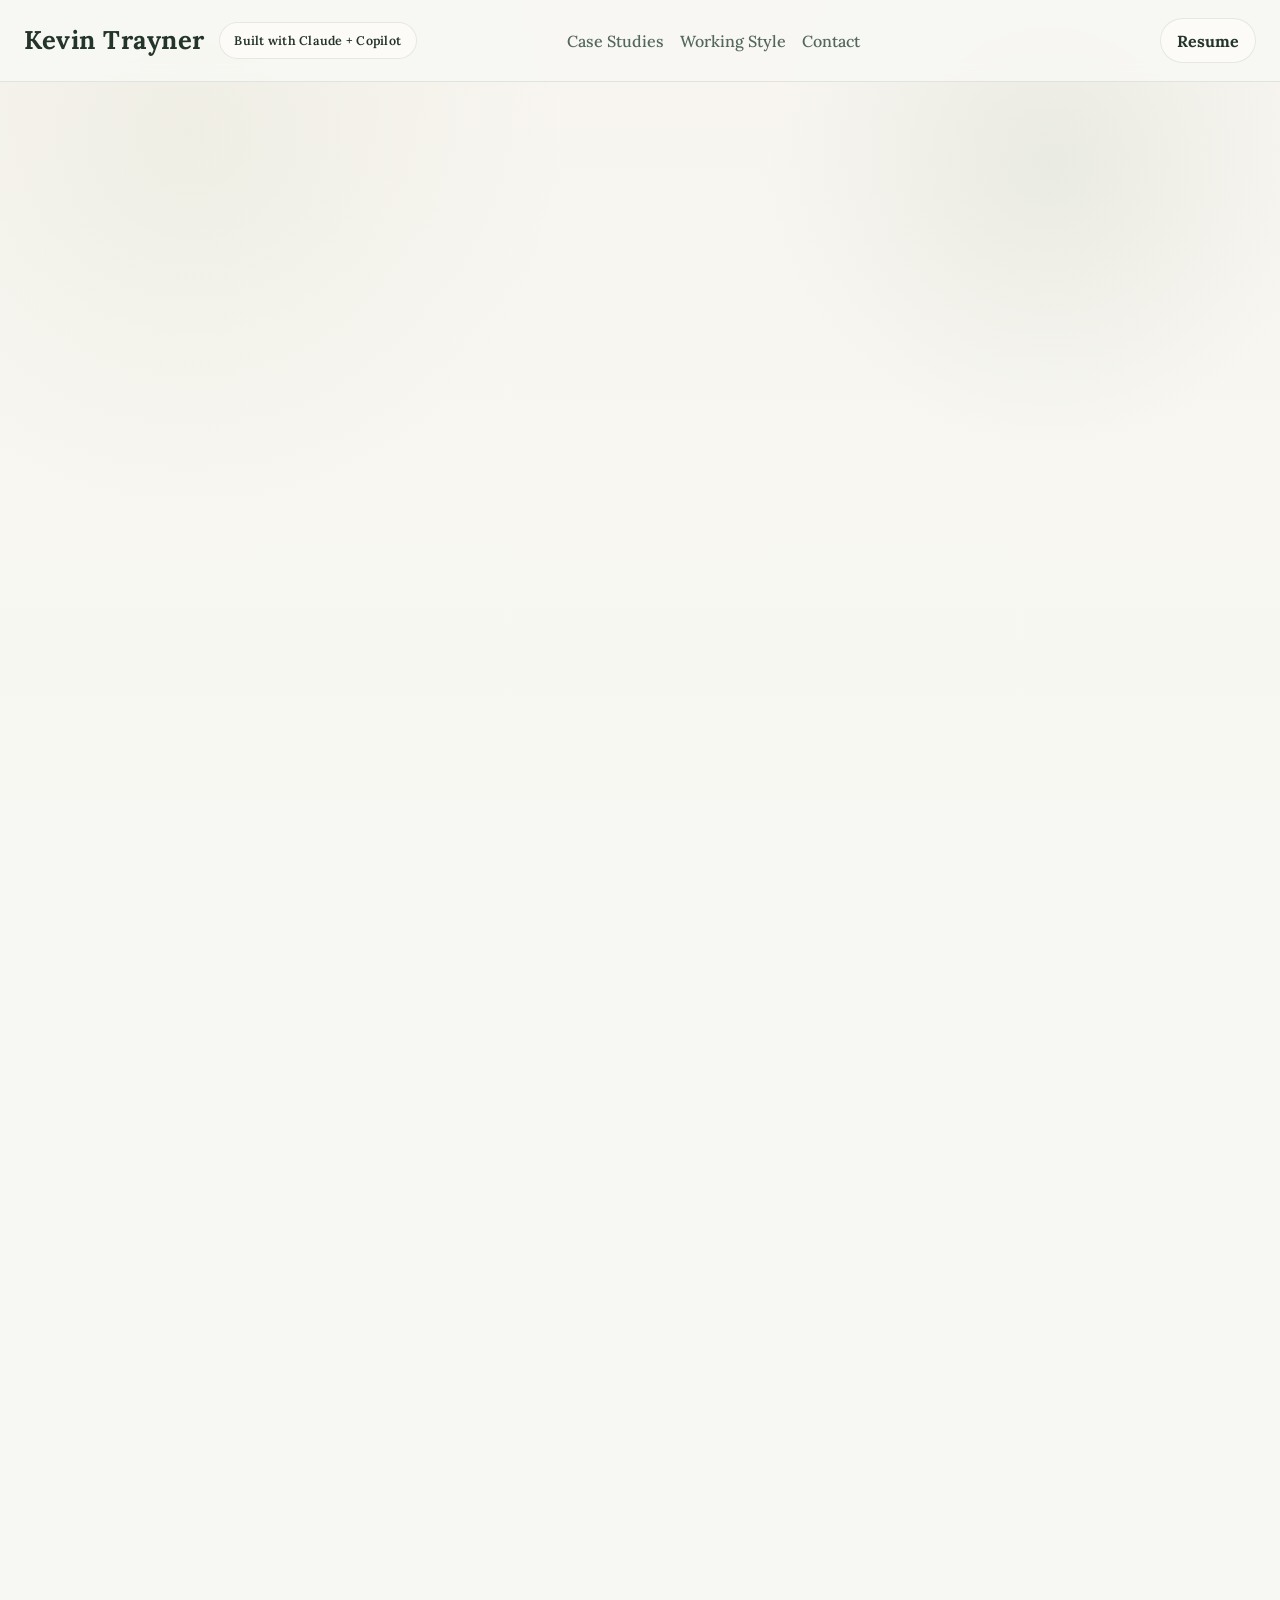
==== commit 9d019781: "Added in AI section and mobile menu separators" ====
--- a/index.html
+++ b/index.html
@@ -43,6 +43,7 @@
     <main id="top">
       <section class="hero reveal" id="hero"></section>
       <section id="work" class="section reveal"></section>
+      <section id="ai-work" class="section reveal"></section>
       <section id="working-style" class="section reveal"></section>
       <section id="testimonials" class="section reveal"></section>
     </main>
--- a/styles.css
+++ b/styles.css
@@ -409,6 +409,129 @@
   color: var(--muted);
 }
 
+.ai-work-header {
+  margin-bottom: 1.5rem;
+}
+
+.ai-activity-panel {
+  border: 1px solid var(--line);
+  border-radius: 18px;
+  background: rgba(255, 253, 250, 0.7);
+  padding: 1.2rem 1rem 1rem;
+}
+
+.ai-phase-flow {
+  display: flex;
+  align-items: center;
+  justify-content: space-between;
+  gap: 0.8rem;
+  margin: 0.5rem 0 1.5rem;
+}
+
+.ai-phase-item {
+  display: flex;
+  align-items: center;
+  flex: 1 1 0;
+  min-width: 0;
+}
+
+.ai-phase-node {
+  display: flex;
+  align-items: center;
+  justify-content: center;
+  width: clamp(112px, 12vw, 148px);
+  height: clamp(112px, 12vw, 148px);
+  border-radius: 50%;
+  border: 1px solid rgba(31, 38, 31, 0.2);
+  font-size: 0.92rem;
+  font-weight: 700;
+  text-align: center;
+  background: rgba(255, 255, 255, 0.5);
+  color: var(--ink);
+  padding: 0.75rem;
+}
+
+.ai-phase-purple .ai-phase-node,
+.ai-phase-dot.ai-phase-purple {
+  background: rgba(177, 139, 214, 0.28);
+}
+
+.ai-phase-green .ai-phase-node,
+.ai-phase-dot.ai-phase-green {
+  background: rgba(135, 182, 149, 0.28);
+}
+
+.ai-phase-blue .ai-phase-node,
+.ai-phase-dot.ai-phase-blue {
+  background: rgba(98, 164, 216, 0.28);
+}
+
+.ai-phase-orange .ai-phase-node,
+.ai-phase-dot.ai-phase-orange {
+  background: rgba(225, 161, 92, 0.28);
+}
+
+.ai-phase-gold .ai-phase-node,
+.ai-phase-dot.ai-phase-gold {
+  background: rgba(217, 191, 116, 0.32);
+}
+
+.ai-phase-connector {
+  flex: 1 1 auto;
+  height: 2px;
+  background: rgba(31, 38, 31, 0.18);
+  display: block;
+  min-width: 0.8rem;
+}
+
+.ai-phase-grid {
+  display: grid;
+  grid-template-columns: repeat(5, minmax(0, 1fr));
+  gap: 0.9rem;
+}
+
+.ai-phase-card {
+  border: 1px solid var(--line);
+  border-radius: 12px;
+  background: rgba(255, 253, 250, 0.82);
+  padding: 0.8rem 0.8rem 0.7rem;
+}
+
+.ai-phase-card-header {
+  display: flex;
+  align-items: center;
+  gap: 0.5rem;
+  margin-bottom: 0.55rem;
+}
+
+.ai-phase-card h3 {
+  margin: 0;
+  font-size: 1rem;
+  letter-spacing: -0.02em;
+}
+
+.ai-phase-dot {
+  width: 0.7rem;
+  height: 0.7rem;
+  border-radius: 50%;
+  display: inline-block;
+  flex-shrink: 0;
+}
+
+.ai-phase-card ul {
+  margin: 0;
+  padding-left: 1.2rem;
+  color: var(--muted);
+  display: grid;
+  gap: 0.55rem;
+  list-style: disc;
+}
+
+.ai-phase-card li {
+  line-height: 1.45;
+  font-size: 0.82rem;
+}
+
 .profile-signal-grid {
   display: grid;
   grid-template-columns: repeat(2, minmax(0, 1fr));
@@ -757,6 +880,10 @@
     grid-template-columns: repeat(2, minmax(0, 1fr));
   }
 
+  .ai-phase-grid {
+    grid-template-columns: repeat(2, minmax(0, 1fr));
+  }
+
   .card-grid,
   .writing-list,
   .leadership-grid {
@@ -829,6 +956,25 @@
 }
 
 @media (max-width: 760px) {
+  .ai-phase-flow {
+    flex-direction: column;
+    align-items: stretch;
+    gap: 0.8rem;
+  }
+
+  .ai-phase-item {
+    width: 100%;
+    justify-content: center;
+  }
+
+  .ai-phase-connector {
+    display: none;
+  }
+
+  .ai-phase-grid {
+    grid-template-columns: 1fr;
+  }
+
   .profile-signal-grid {
     grid-template-columns: 1fr;
   }
@@ -891,16 +1037,28 @@
     display: flex;
     align-items: center;
     justify-content: center;
-    gap: 0.2rem;
+    gap: 0.15rem;
     flex-wrap: nowrap;
     width: 100%;
     min-width: 0;
   }
 
   .main-nav a {
-    font-size: 0.7rem;
+    position: relative;
+    padding: 0.18rem 0.5rem;
+    font-size: 0.68rem;
     white-space: nowrap;
     line-height: 1.2;
+    border-left: 1px solid rgba(31, 38, 31, 0.12);
+  }
+
+  .main-nav a:first-child {
+    border-left: none;
+    padding-left: 0;
+  }
+
+  .main-nav a:last-child {
+    padding-right: 0;
   }
 
   .btn.btn-ghost#resume-link {
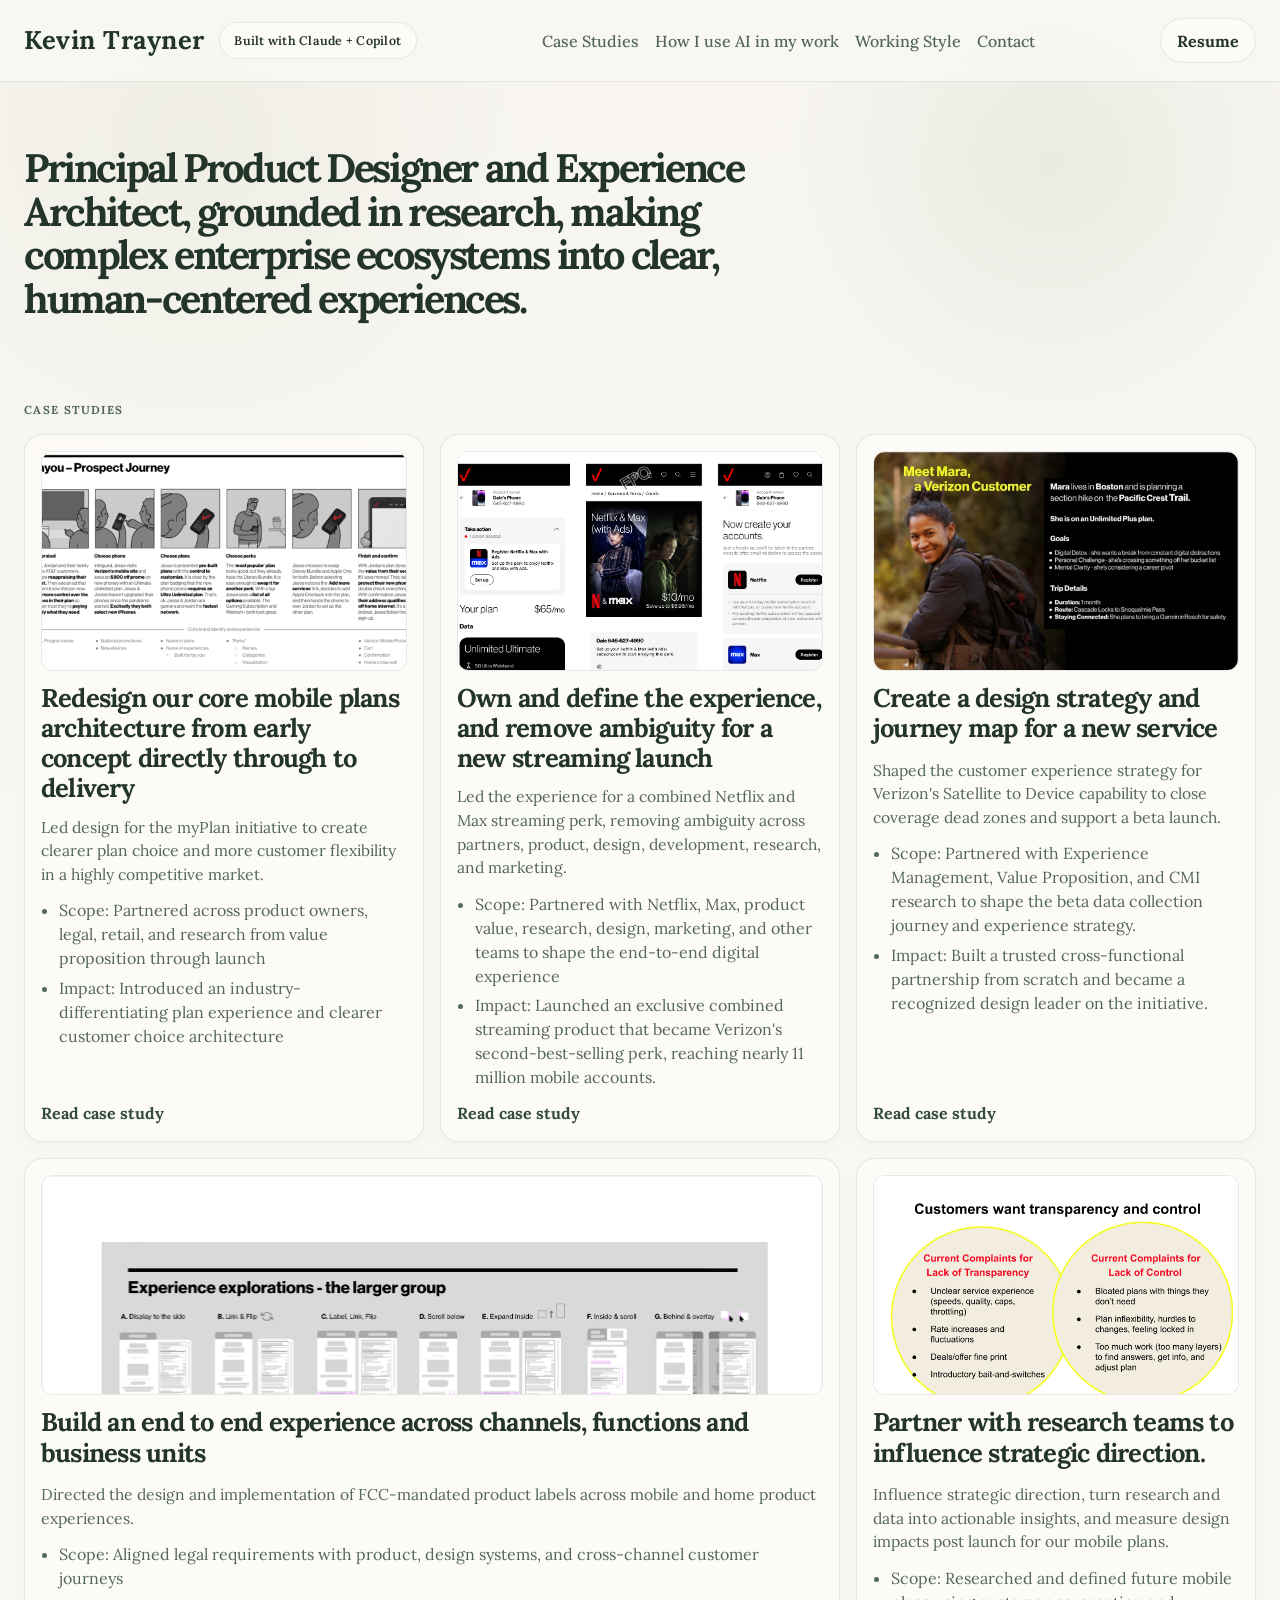
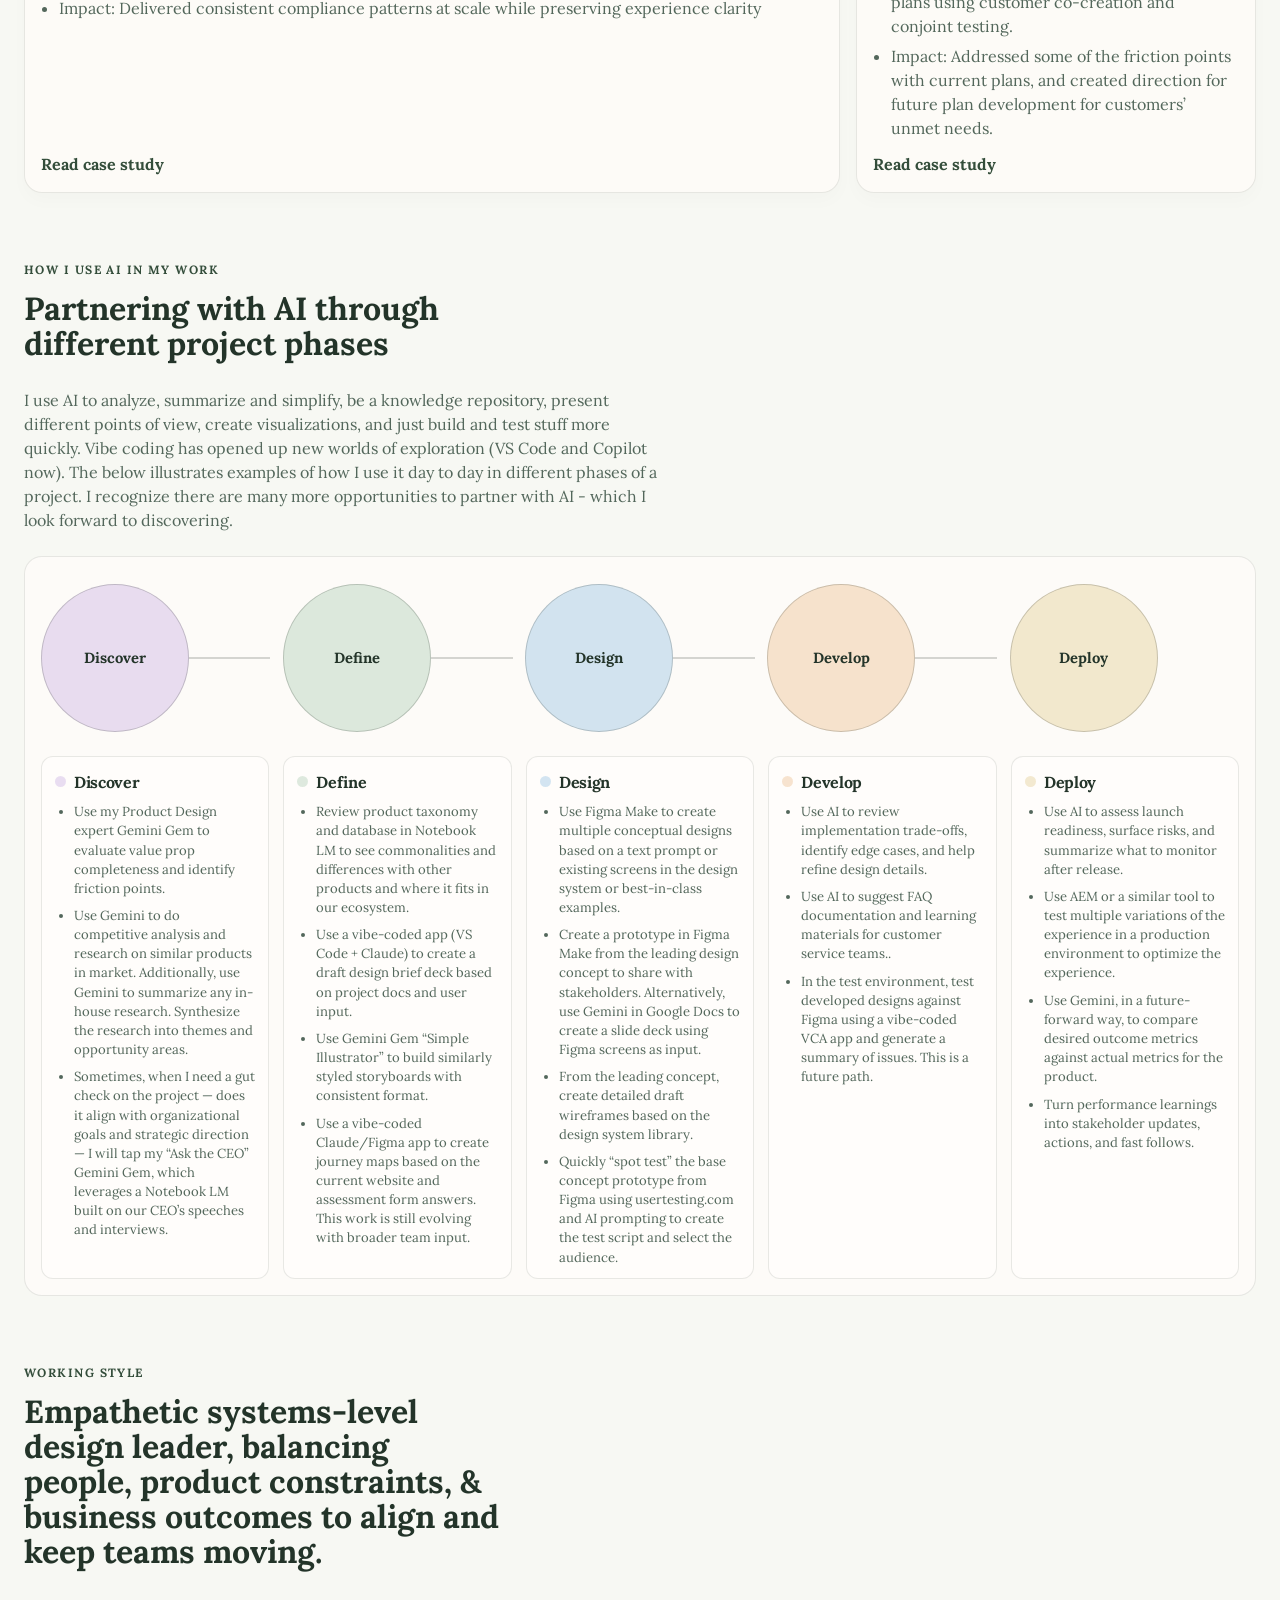
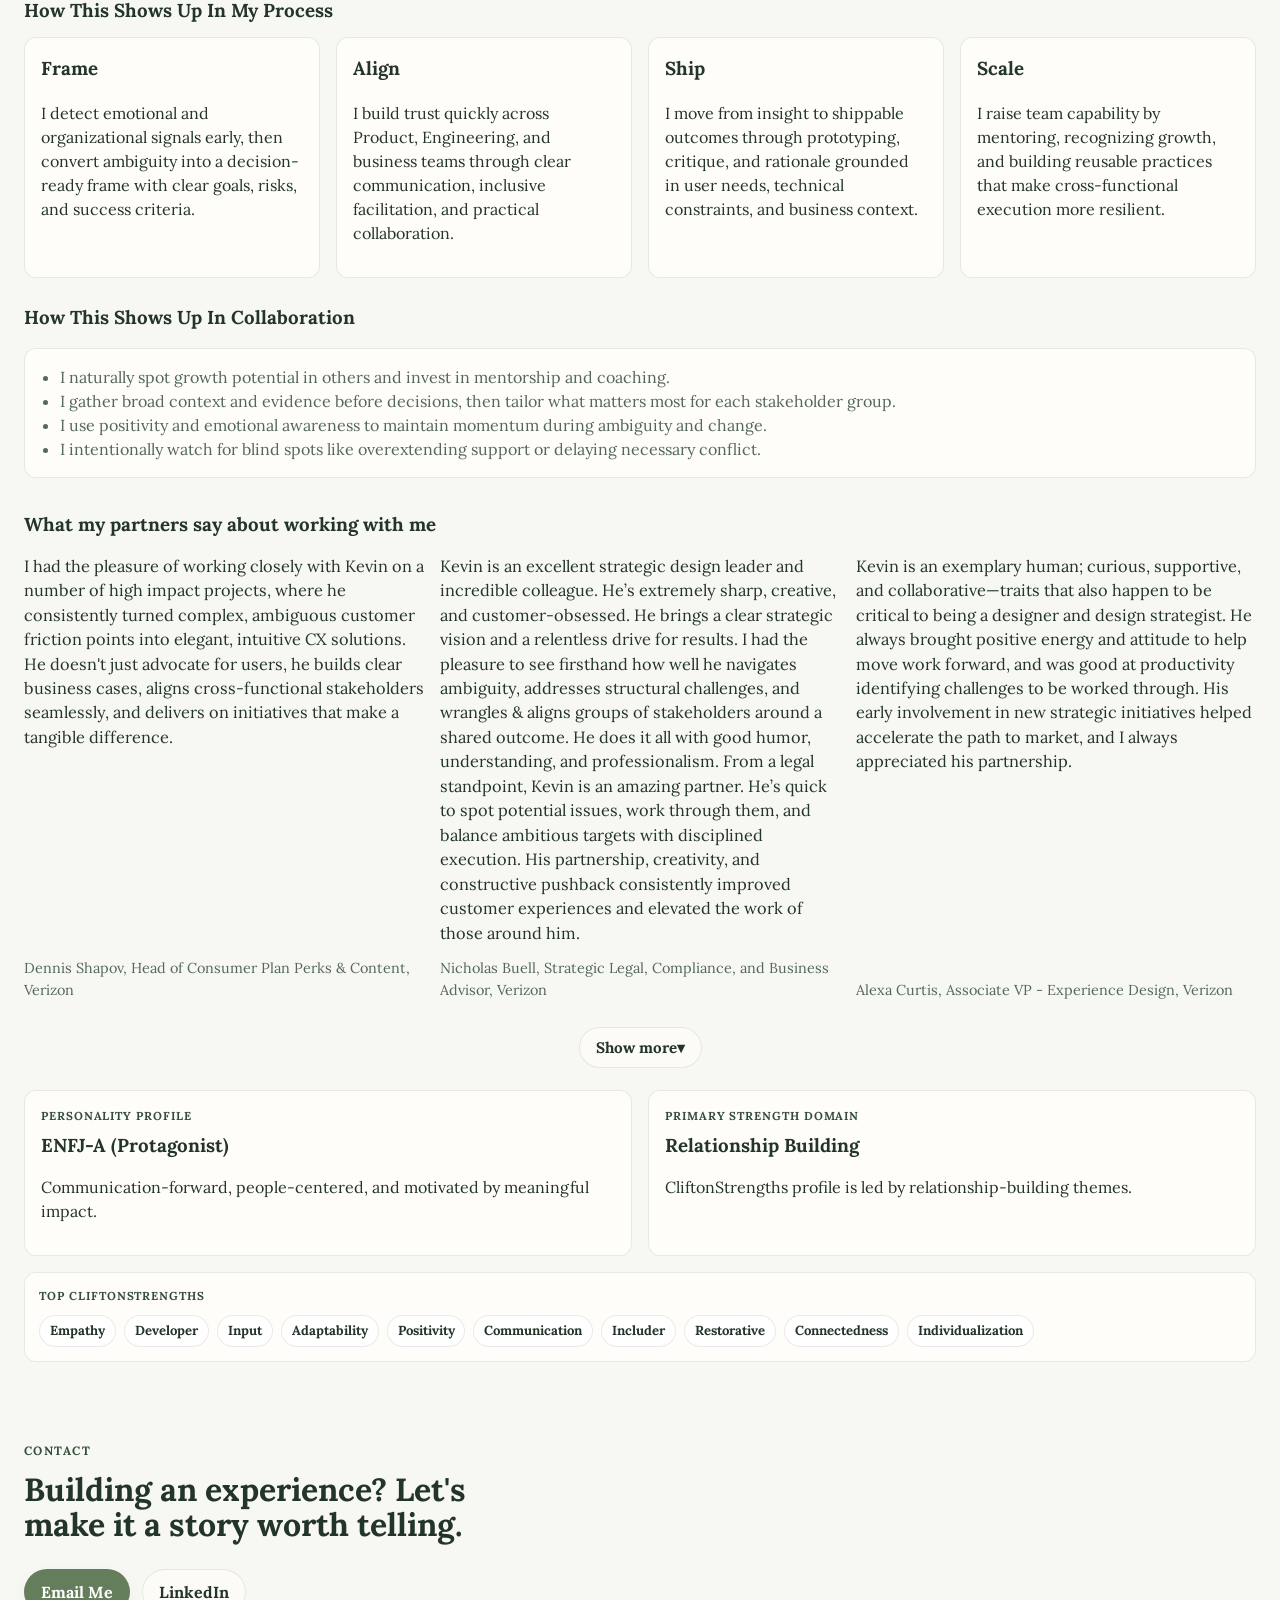
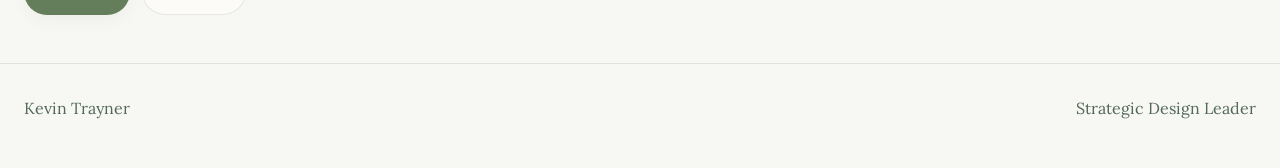
==== commit 65fa4340: "new reserach variant, also removed variant selector" ====
--- a/index.html
+++ b/index.html
@@ -36,7 +36,6 @@
         </div>
       </div>
       <nav class="main-nav" aria-label="Main navigation" id="main-nav"></nav>
-      <div class="variant-picker-wrap" id="variant-picker-wrap" aria-label="Portfolio variant selector"></div>
       <a class="btn btn-ghost" href="#" id="resume-link" target="_blank" rel="noreferrer">Resume</a>
     </header>
 
--- a/styles.css
+++ b/styles.css
@@ -316,7 +316,7 @@
 h1 {
   font-size: clamp(1.8rem, 3.1vw, 2.8rem);
   max-width: 30ch;
-  margin-bottom: 0;
+  margin-bottom: 1.5rem;
   letter-spacing: -0.06em;
 }
 
@@ -330,6 +330,27 @@
   color: var(--muted);
   margin-bottom: 1.25rem;
   font-size: 1.02rem;
+}
+
+.hero-copy-rich {
+  max-width: 200ch;
+  color: var(--muted);
+  margin-bottom: 1.25rem;
+  font-size: 1.02rem;
+}
+
+.hero-copy-rich ul {
+  margin: 0.5rem 0;
+  padding-left: 1.5rem;
+}
+
+.hero-copy-rich li {
+  margin-bottom: 0.3rem;
+}
+
+.hero-copy-rich br + ul,
+.hero-copy-rich ul + br {
+  margin-top: 0.5rem;
 }
 
 .work-intro-block {
@@ -351,6 +372,15 @@
   border: 1px solid var(--line);
   background: rgba(255, 253, 250, 0.72);
   border-radius: 10px;
+}
+
+.case-study-nav {
+  display: flex;
+  align-items: center;
+  justify-content: flex-start;
+  flex-wrap: wrap;
+  gap: 0.75rem;
+  margin: 1.5rem 0 1.25rem;
 }
 
 .btn {
@@ -364,6 +394,12 @@
   border: 1px solid transparent;
 }
 
+.btn-disabled {
+  opacity: 0.45;
+  pointer-events: none;
+  cursor: not-allowed;
+}
+
 .btn-primary {
   background: var(--accent);
   color: #fff;
@@ -388,6 +424,7 @@
   display: flex;
   justify-content: center;
   margin-top: 1.6rem;
+  margin-bottom: 1.4rem;
 }
 
 .testimonials-toggle {
@@ -396,8 +433,12 @@
   cursor: pointer;
 }
 
+#testimonials {
+  margin-top: 1.4rem;
+}
+
 .section {
-  padding: 2.5rem 0;
+  padding: 1.75rem 0;
 }
 
 .section-head {
@@ -536,6 +577,7 @@
   display: grid;
   grid-template-columns: repeat(2, minmax(0, 1fr));
   gap: 1rem;
+  margin-top: 1rem;
   margin-bottom: 1rem;
 }
 
@@ -611,6 +653,17 @@
   transition: transform 0.2s ease, border-color 0.2s ease, box-shadow 0.2s ease;
 }
 
+.case-card-thumb {
+  display: block;
+  width: 100%;
+  height: 220px;
+  object-fit: cover;
+  object-position: center top;
+  border-radius: 12px;
+  border: 1px solid var(--line);
+  background: rgba(255, 255, 255, 0.5);
+}
+
 .case-card:hover {
   transform: translateY(-2px);
   border-color: rgba(31, 38, 31, 0.16);
@@ -667,8 +720,18 @@
 }
 
 .working-style-subhead {
-  margin-top: 1.4rem;
-  margin-bottom: 0.7rem;
+  margin-top: 1.6rem;
+  margin-bottom: 0.8rem;
+}
+
+.working-style-testimonials-wrap {
+  margin-top: 2rem;
+  margin-bottom: 1rem;
+}
+
+.working-style-testimonial-head {
+  margin-top: 0;
+  margin-bottom: 1rem;
 }
 
 .leadership-grid {
@@ -797,9 +860,19 @@
 }
 
 .lightbox-figure figcaption {
+  display: flex;
+  flex-direction: column;
+  gap: 0.2rem;
   color: #f6f4ef;
   font-size: 0.9rem;
   text-align: center;
+}
+
+#lightbox-counter {
+  font-size: 0.74rem;
+  letter-spacing: 0.08em;
+  text-transform: uppercase;
+  opacity: 0.8;
 }
 
 .lightbox-close {
@@ -817,6 +890,30 @@
   cursor: pointer;
 }
 
+.lightbox-nav {
+  position: absolute;
+  top: 50%;
+  left: 1rem;
+  right: 1rem;
+  transform: translateY(-50%);
+  display: flex;
+  align-items: center;
+  justify-content: space-between;
+  pointer-events: none;
+}
+
+.lightbox-arrow {
+  pointer-events: auto;
+  width: 2.75rem;
+  height: 2.75rem;
+  border: 1px solid rgba(255, 255, 255, 0.4);
+  border-radius: 999px;
+  background: rgba(31, 42, 47, 0.64);
+  color: #fff;
+  font-size: 1.2rem;
+  cursor: pointer;
+}
+
 body.lightbox-open {
   overflow: hidden;
 }
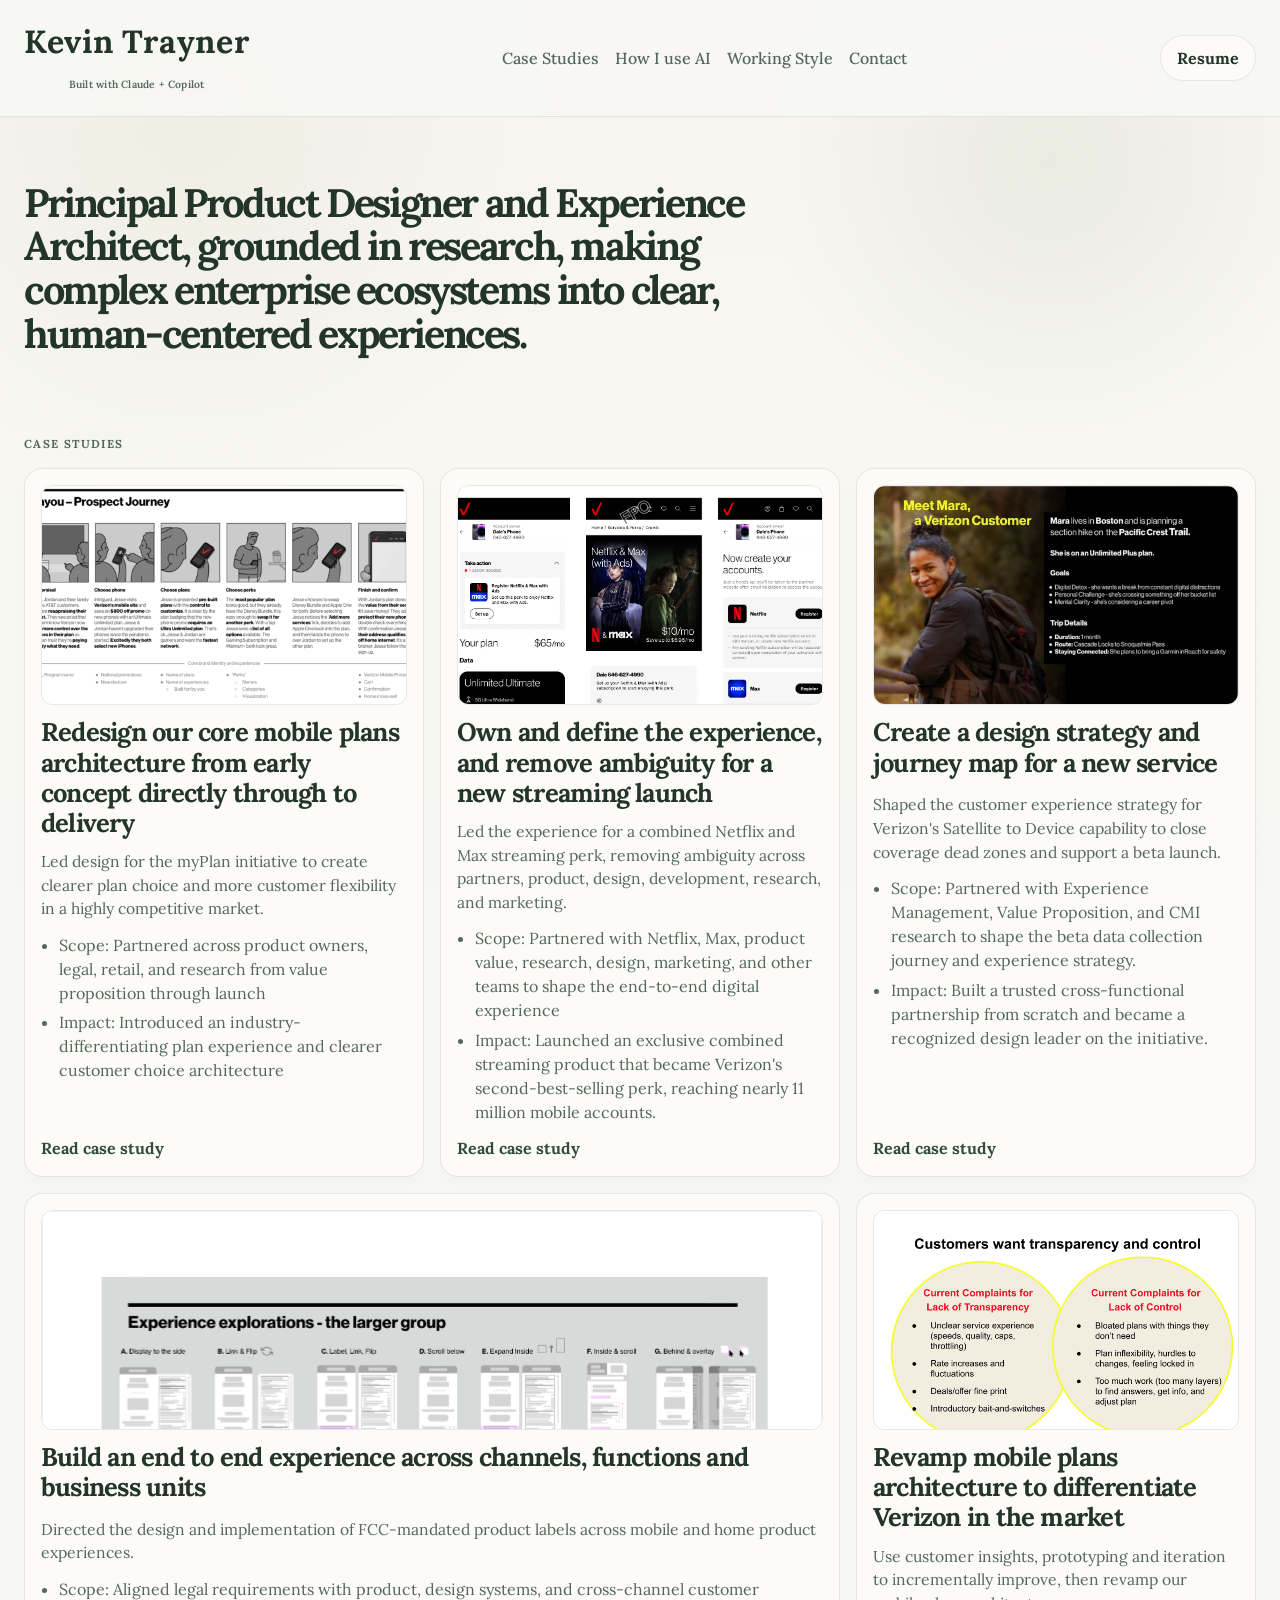
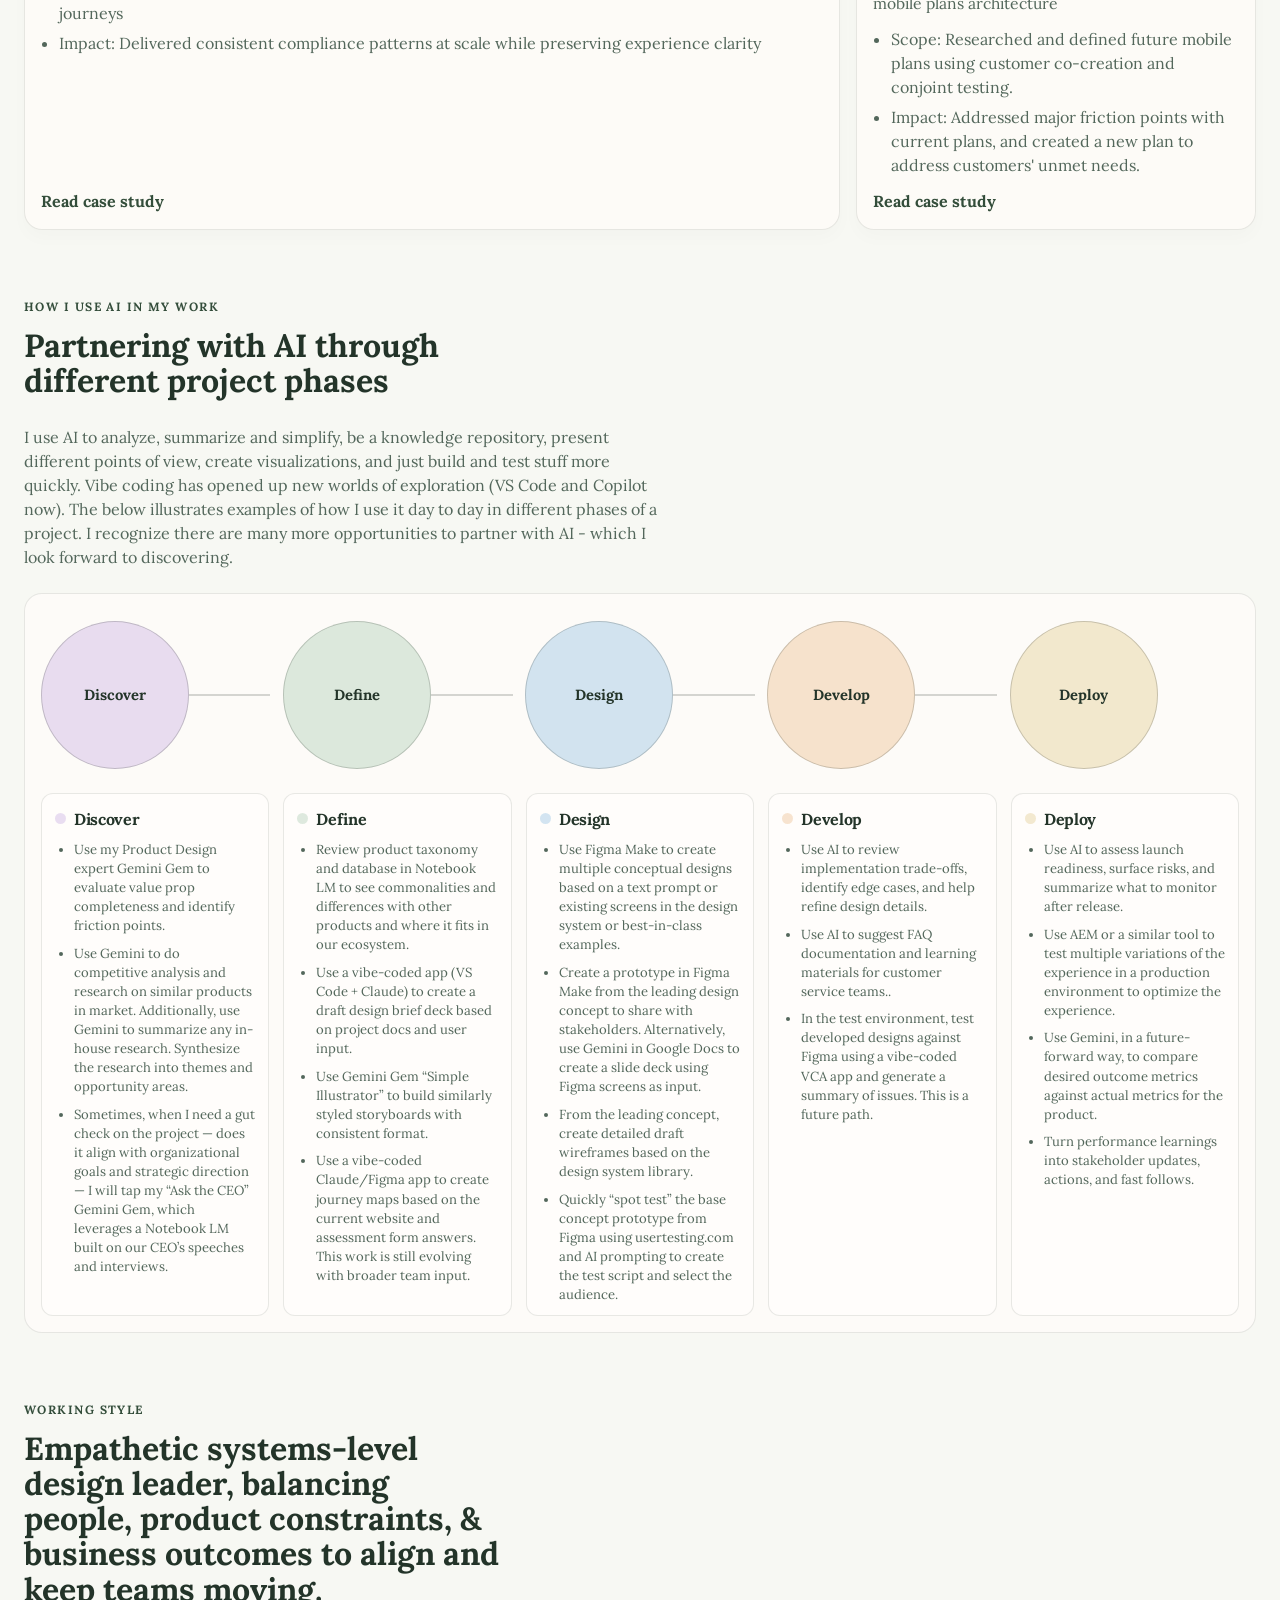
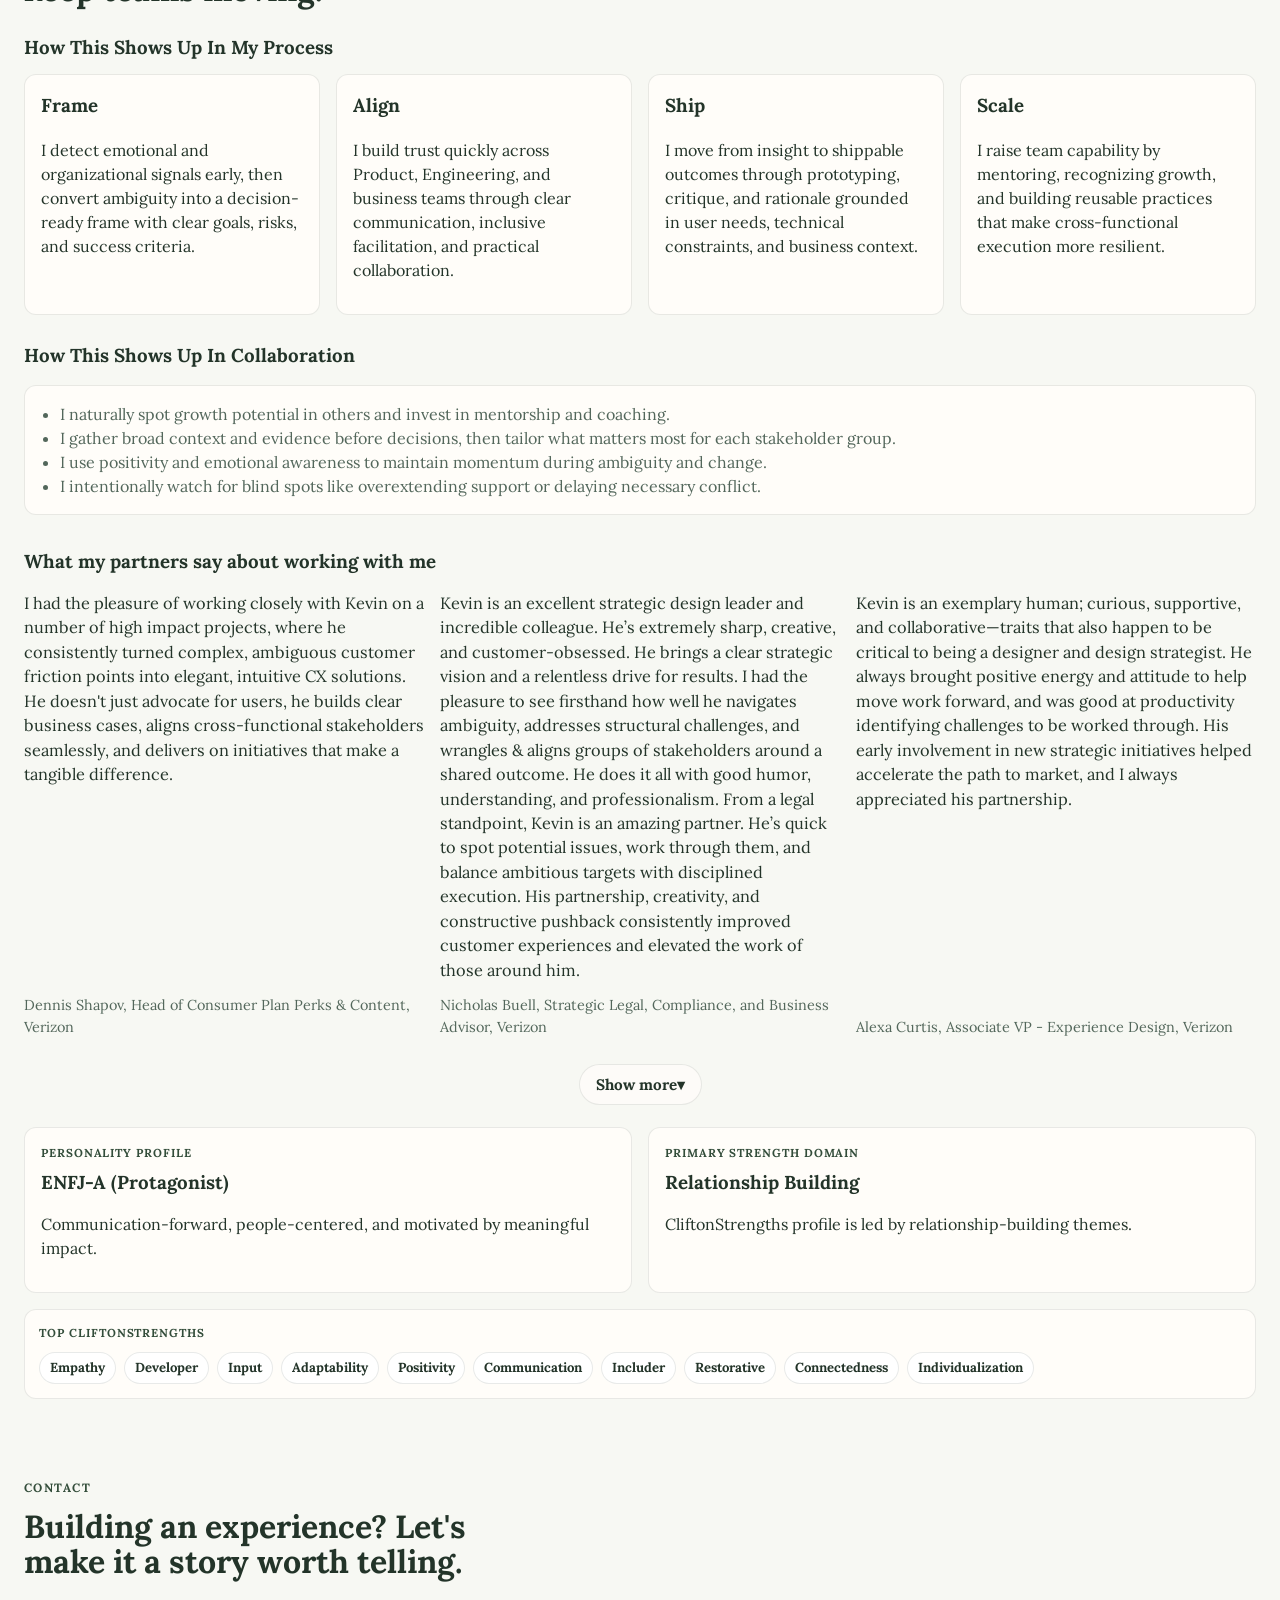
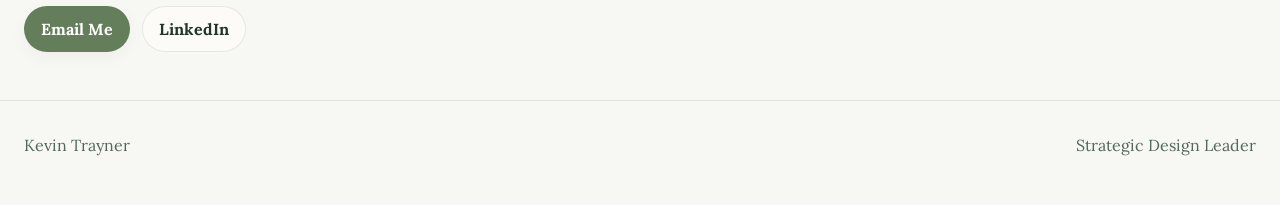
==== commit 73ef5925: "name larger, built with claude moved" ====
--- a/index.html
+++ b/index.html
@@ -21,17 +21,19 @@
 
     <header class="site-header">
       <div class="header-left">
-        <a class="brand" href="#top" id="brand-name">Portfolio</a>
-        <div class="header-note-wrap">
-          <button class="header-note" type="button" aria-expanded="false" aria-controls="ai-note-popover">
-            Built with Claude + Copilot
-          </button>
-          <div id="ai-note-popover" class="header-note-popover" role="dialog" aria-live="polite" hidden>
-            <p>
-              I built this portfolio initially using Claude Code, and then Copilot, publishing to GitHub.
-              Locally, I am using VS Code on my laptop to edit and manage this portfolio (and some other
-              projects). Like a welcome back/return to my days of UI front end coding a decade ago!
-            </p>
+        <div class="brand-wrap">
+          <a class="brand" href="#top" id="brand-name">Portfolio</a>
+          <div class="brand-note-wrap">
+            <button class="header-note" type="button" aria-expanded="false" aria-controls="ai-note-popover">
+              Built with Claude + Copilot
+            </button>
+            <div id="ai-note-popover" class="header-note-popover" role="dialog" aria-live="polite" hidden>
+              <p>
+                I built this portfolio initially using Claude Code, and then Copilot, publishing to GitHub.
+                Locally, I am using VS Code on my laptop to edit and manage this portfolio (and some other
+                projects). Like a welcome back/return to my days of UI front end coding a decade ago!
+              </p>
+            </div>
           </div>
         </div>
       </div>
--- a/styles.css
+++ b/styles.css
@@ -202,32 +202,26 @@
   min-width: 0;
 }
 
-.header-note-wrap {
-  position: relative;
-  display: inline-flex;
-  align-items: center;
-}
-
 .header-note {
   appearance: none;
-  border: 1px solid var(--line);
-  background: rgba(255, 253, 250, 0.72);
-  color: var(--ink);
+  border: none;
+  background: transparent;
+  color: var(--muted);
   border-radius: 999px;
-  padding: 0.5rem 0.9rem;
+  padding: 0.35rem 0.65rem;
   font: inherit;
-  font-size: 0.78rem;
+  font-size: 0.65rem;
   font-weight: 600;
   letter-spacing: 0.02em;
   cursor: pointer;
-  transition: background 0.2s ease, border-color 0.2s ease, transform 0.2s ease;
+  transition: color 0.2s ease;
 }
 
 .header-note:hover,
 .header-note:focus-visible {
-  background: rgba(255, 255, 255, 0.9);
-  border-color: rgba(31, 38, 31, 0.18);
-  transform: translateY(-1px);
+  color: var(--ink);
+  background: transparent;
+  transform: none;
 }
 
 .header-note-popover {
@@ -255,7 +249,20 @@
   color: var(--ink);
   font-weight: 700;
   letter-spacing: 0.02em;
-  font-size: clamp(1.25rem, 2vw, 1.6rem);
+  font-size: clamp(1.4rem, 2.5vw, 2rem);
+}
+
+.brand-wrap {
+  display: flex;
+  flex-direction: column;
+  align-items: center;
+}
+
+.brand-note-wrap {
+  margin-top: 0.35rem;
+  position: relative;
+  display: inline-flex;
+  align-items: center;
 }
 
 .main-nav {
